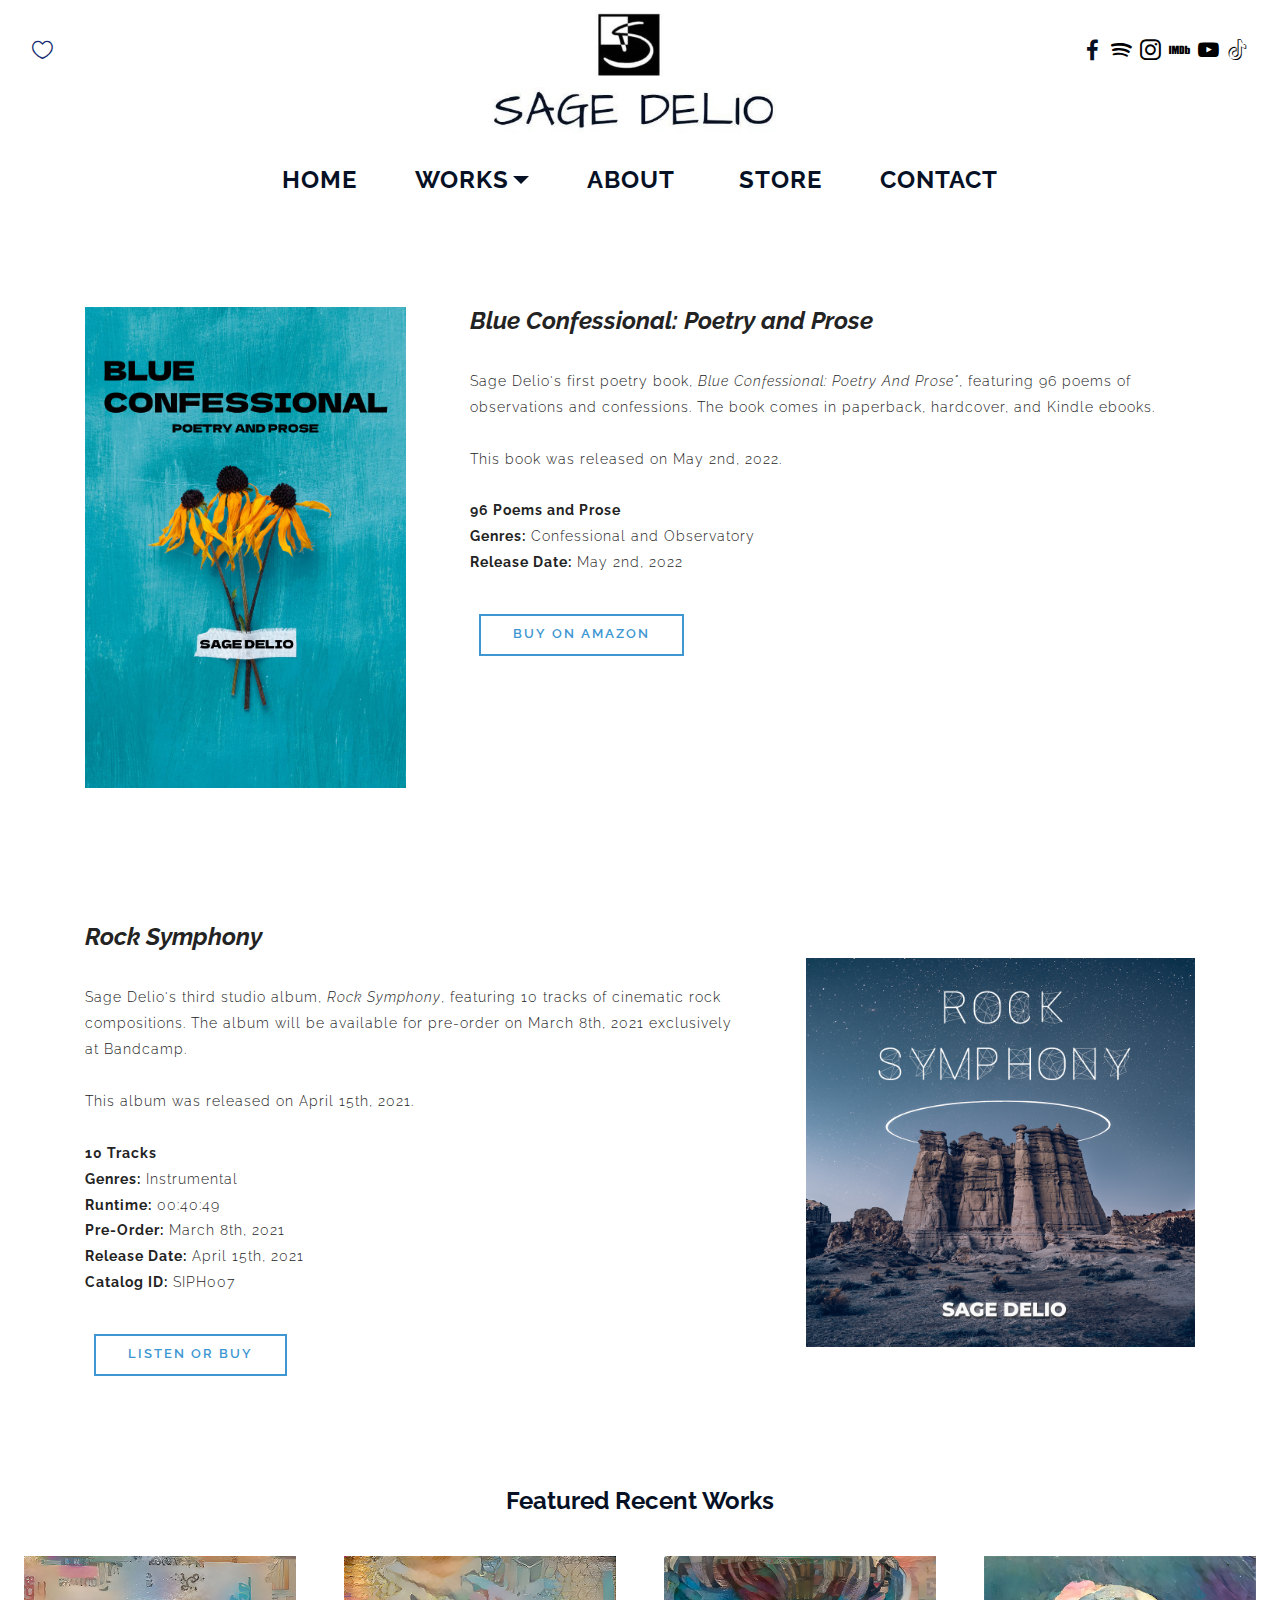
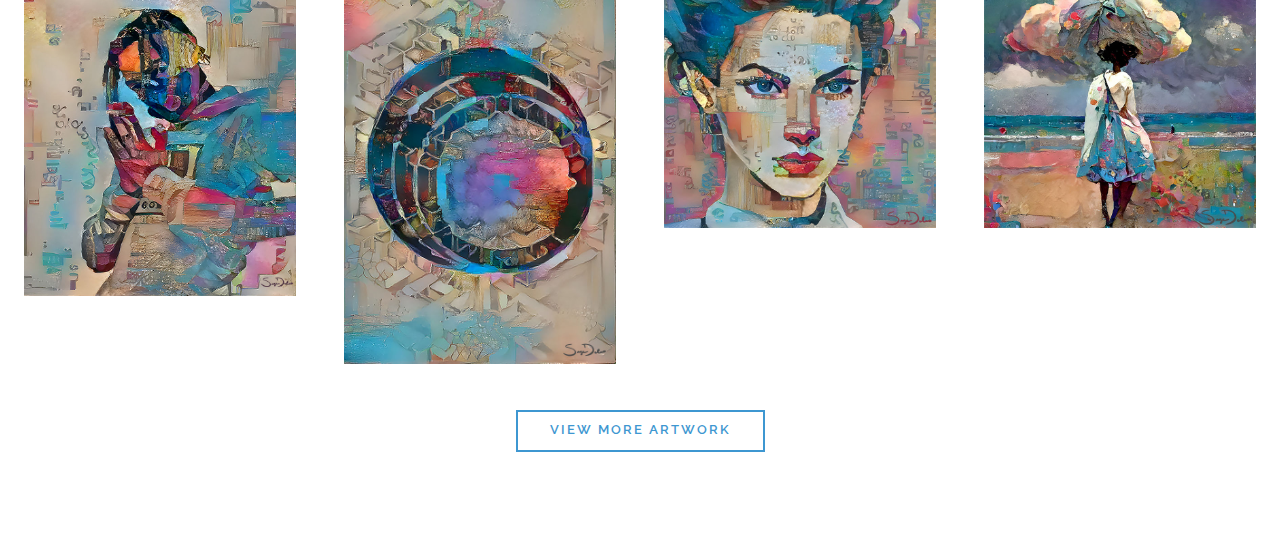
==== index.html @ f4a513b5 "Add files via upload" ====
<!DOCTYPE html>
<html  >
<head>
  
  <meta charset="UTF-8">
  <meta http-equiv="X-UA-Compatible" content="IE=edge">
  
  <meta name="twitter:card" content="summary_large_image"/>
  <meta name="twitter:image:src" content="">
  <meta property="og:image" content="">
  <meta name="twitter:title" content="Home | Sage Delio">
  <meta name="viewport" content="width=device-width, initial-scale=1, minimum-scale=1">
  <link rel="shortcut icon" href="assets/images/block-logo-119x119-119x119.png" type="image/x-icon">
  <meta name="description" content="">
  
  
  <title>Home | Sage Delio</title>
  <link rel="stylesheet" href="assets/web/assets/mobirise-icons-bold/mobirise-icons-bold.css">
  <link rel="stylesheet" href="assets/web/assets/mobirise-icons/mobirise-icons.css">
  <link rel="stylesheet" href="assets/tether/tether.min.css">
  <link rel="stylesheet" href="assets/bootstrap/css/bootstrap.min.css">
  <link rel="stylesheet" href="assets/bootstrap/css/bootstrap-grid.min.css">
  <link rel="stylesheet" href="assets/bootstrap/css/bootstrap-reboot.min.css">
  <link rel="stylesheet" href="assets/dropdown/css/style.css">
  <link rel="stylesheet" href="assets/socicon/css/styles.css">
  <link rel="stylesheet" href="assets/theme/css/style.css">
  <link rel="stylesheet" href="assets/gallery/style.css">
  <link rel="preload" href="https://fonts.googleapis.com/css?family=Architects+Daughter:400&display=swap" as="style" onload="this.onload=null;this.rel='stylesheet'">
  <noscript><link rel="stylesheet" href="https://fonts.googleapis.com/css?family=Architects+Daughter:400&display=swap"></noscript>
  <link rel="preload" href="https://fonts.googleapis.com/css?family=Raleway:100,200,300,400,500,600,700,800,900,100i,200i,300i,400i,500i,600i,700i,800i,900i&display=swap" as="style" onload="this.onload=null;this.rel='stylesheet'">
  <noscript><link rel="stylesheet" href="https://fonts.googleapis.com/css?family=Raleway:100,200,300,400,500,600,700,800,900,100i,200i,300i,400i,500i,600i,700i,800i,900i&display=swap"></noscript>
  <link rel="preload" as="style" href="assets/mobirise/css/mbr-additional.css"><link rel="stylesheet" href="assets/mobirise/css/mbr-additional.css" type="text/css">
  
  
  
  
</head>
<body>
  
  <section class="menu1 luxurym4_menu1 cid-tl6kSPVZCb" once="menu" id="menu1-2o">

    

    <nav class="navbar navbar-dropdown navbar-fixed-top navbar-expand-lg">
        <div class="social-block">
            <div class="social">
                
                
                
                
            <a href="https://sagedelio.com/charities"><span class="icon1 mbr-iconfont mbrib-hearth"></span></a></div>
            <div class="social-2">
                
                
            <a href="https://facebook.com/sagedelioofficial" target="_blank"><span class="icon1 mbr-iconfont socicon-facebook socicon" style="color: rgb(7, 17, 37); fill: rgb(7, 17, 37);"></span></a><a href="https://open.spotify.com/artist/7HUrRpxnnIpU9Z56cB7ex8" target="_blank"><span class="icon1 mbr-iconfont socicon-spotify socicon" style="color: rgb(0, 0, 0); fill: rgb(0, 0, 0);"></span></a><a href="https://www.instagram.com/sagedelio_" target="_blank"><span class="icon1 mbr-iconfont socicon-instagram socicon" style="color: rgb(0, 0, 0); fill: rgb(0, 0, 0);"></span></a><a href="https://www.imdb.com/name/nm12033732/"><span class="icon1 mbr-iconfont socicon-imdb socicon" style="color: rgb(0, 0, 0); fill: rgb(0, 0, 0);"></span></a><a href="https://www.youtube.com/@SageDelio" target="_blank"><span class="icon1 mbr-iconfont socicon-youtube socicon" style="color: rgb(0, 0, 0); fill: rgb(0, 0, 0);"></span></a><a href="https://www.tiktok.com/@sagedelio" target="_blank"><span class="icon1 mbr-iconfont socicon-tiktok socicon" style="color: rgb(0, 0, 0); fill: rgb(0, 0, 0);"></span></a></div>
        </div>
        <div class="navbar-brand">
            <span class="navbar-logo">
                <a href="https://sagedelio.com/">
                    <img src="assets/images/menuimage2-429x181.jpg" alt="Sage Delio Official Logo" style="height: 8rem;">
                </a>
            </span>
            
        </div>
        <button class="navbar-toggler" type="button" data-toggle="collapse" data-target="#navbarSupportedContent" aria-controls="navbarNavAltMarkup" aria-expanded="false" aria-label="Toggle navigation">
            <div class="hamburger">
                <span></span>
                <span></span>
                <span></span>
                <span></span>
            </div>
        </button>
        <div class="collapse navbar-collapse" id="navbarSupportedContent">
            <ul class="navbar-nav nav-dropdown nav-right" data-app-modern-menu="true"><li class="nav-item">
                    <a class="nav-link link text-primary display-2" href="https://sagedelio.com/">HOME</a>
                </li>
                <li class="nav-item dropdown">
                    <a class="nav-link link dropdown-toggle text-primary display-2" href="#" data-toggle="dropdown-submenu" aria-expanded="false">WORKS</a><div class="dropdown-menu"><a class="dropdown-item text-primary display-2" href="https://sagedelio.com/poetry">POETRY<br></a><a class="dropdown-item text-primary display-2" href="https://sagedelio.com/music">MUSIC</a><a class="dropdown-item text-primary display-2" href="https://www.sagedelio.com/artwork">ARTWORK</a></div>
                </li>
                
                <li class="nav-item">
                    <a class="nav-link link text-primary display-2" href="https://sagedelio.com/about"><p>ABOUT&nbsp;</p></a>
                </li>
                <li class="nav-item">
                    <a class="nav-link link text-primary display-2" href="https://sagedelio.com/store">STORE</a>
                </li>
                <li class="nav-item">
                    <a class="nav-link link text-primary display-2" href="https://sagedelio.com/contact">CONTACT</a>
                </li></ul>
        </div>
    </nav>
</section>

<section class="header3 cid-t7TBx2uv8L" id="header3-1e">

    

    

    <div class="container">
        <div class="media-container-row">
            <div class="mbr-figure" style="width: 50%;">
                <a href="https://www.amazon.com/Blue-Confessional-Poetry-Sage-Delio/dp/B09ZCSVXK5" target="_blank"><img src="assets/images/blue-confessional-cover-835x1253.jpg" alt="Sage Delio's 'Blue Confessional' Poetry Book"></a>
            </div>

            <div class="media-content">
                <h1 class="mbr-section-title mbr-white pb-3 mbr-fonts-style display-2"><strong><em>Blue Confessional: Poetry and Prose</em></strong></h1>
                
                <div class="mbr-section-text mbr-white pb-3 ">
                    <p class="mbr-text mbr-fonts-style display-7">Sage Delio's first poetry book, <em>Blue Confessional: Poetry And Prose"</em>, featuring 96 poems of observations and confessions. The book comes in paperback, hardcover, and Kindle ebooks.
<br>
<br>This book was released on May 2nd, 2022.
<br>
<br><strong>96 Poems and Prose
<br>Genres:</strong> Confessional and Observatory
<br><strong>Release Date:</strong> May 2nd, 2022<br></p>
                </div>
                
                

                    
                    
                    
                <div class="mbr-section-btn"><a class="btn btn-md btn-secondary-outline display-4" href="https://www.amazon.com/Blue-Confessional-Poetry-Sage-Delio/dp/B09ZCSVXK5" target="_blank">BUY ON AMAZON</a></div>
            </div>
        </div>
    </div>

</section>

<section class="header3 cid-tldnV045LM" id="header3-2p">

    

    

    <div class="container">
        <div class="media-container-row">
            <div class="mbr-figure" style="width: 65%;">
                <a href="https://www.amazon.com/Blue-Confessional-Poetry-Sage-Delio/dp/B09ZCSVXK5" target="_blank"><img src="assets/images/album-cover-1000x1000.jpg" alt=""></a>
            </div>

            <div class="media-content">
                <h1 class="mbr-section-title mbr-white pb-3 mbr-fonts-style display-2"><strong><em>Rock Symphony</em></strong></h1>
                
                <div class="mbr-section-text mbr-white pb-3 ">
                    <p class="mbr-text mbr-fonts-style display-7">Sage Delio's third studio album, <em>Rock Symphony</em>, featuring 10 tracks of cinematic rock compositions. The album will be available for pre-order on March 8th, 2021 exclusively at Bandcamp.
<br>
<br>This album was released on April 15th, 2021.
<br>
<br><strong>10 Tracks
</strong><br><strong>Genres:</strong> Instrumental
<br><strong>Runtime:</strong> 00:40:49
<br><strong>Pre-Order:</strong> March 8th, 2021
<br><strong>Release Date:</strong> April 15th, 2021
<br><strong>Catalog ID:</strong> SIPH007<br></p>
                </div>
                
                

                    
                    
                    
                <div class="mbr-section-btn"><a class="btn btn-md btn-secondary-outline display-4" href="https://album.link/i/1559100805" target="_blank">LISTEN OR BUY</a></div>
            </div>
        </div>
    </div>

</section>

<section class="extGallery mbr-gallery mbr-slider-carousel cid-sJUiCKeVpi" id="extGallery3-1">

    

    
    <div class="container-fluid">
        <div class="row justify-content-center">
            <div class="col-sm-10">
                <h2 class="align-center mbr-fonts-style mbr-section-title display-2"><strong>Featured Recent Works</strong></h2>
            </div>
        </div>
    </div>
    <div>
        <div class="col-left-gallery"><!-- Filter --><!-- Gallery --><div class="mbr-gallery-row"><div class="mbr-gallery-layout-default"><div><div><div class="mbr-gallery-item mbr-gallery-item--p3" data-video-url="false" data-tags="Portrait"><div href="#lb-extGallery3-1" data-slide-to="0" data-bs-slide-to="0" data-toggle="modal" data-bs-toggle="modal"><img src="assets/images/2022-judgement-webshare-800x1000.jpg" alt="" title=""><span class="icon-focus"></span><span class="mbr-gallery-title mbr-fonts-style display-7">Judgement (2022)<br></span></div></div><div class="mbr-gallery-item mbr-gallery-item--p3" data-video-url="false" data-tags="Portrait"><div href="#lb-extGallery3-1" data-slide-to="1" data-bs-slide-to="1" data-toggle="modal" data-bs-toggle="modal"><img src="assets/images/2022-circular-plates-webshare-600x900.jpg" alt="" title=""><span class="icon-focus"></span><span class="mbr-gallery-title mbr-fonts-style display-7">Circular Plates (2022)<br></span></div></div><div class="mbr-gallery-item mbr-gallery-item--p3" data-video-url="false" data-tags="Portrait"><div href="#lb-extGallery3-1" data-slide-to="2" data-bs-slide-to="2" data-toggle="modal" data-bs-toggle="modal"><img src="assets/images/2022-jolie-webshare-800x800.jpg" alt="" title=""><span class="icon-focus"></span><span class="mbr-gallery-title mbr-fonts-style display-7">Jolie (2022)<br></span></div></div><div class="mbr-gallery-item mbr-gallery-item--p3" data-video-url="false" data-tags="Portrait"><div href="#lb-extGallery3-1" data-slide-to="3" data-bs-slide-to="3" data-toggle="modal" data-bs-toggle="modal"><img src="assets/images/2022-spring-tradition-webshare-800x800.jpg" alt="" title=""><span class="icon-focus"></span><span class="mbr-gallery-title mbr-fonts-style display-7">Spring Tradition (2022)<br></span></div></div></div></div><div class="clearfix"></div></div></div><!-- Lightbox --><div data-app-prevent-settings="" class="mbr-slider modal fade carousel slide" tabindex="-1" data-keyboard="true" data-bs-keyboard="true" data-interval="false" data-bs-interval="false" id="lb-extGallery3-1"><div class="modal-dialog"><div class="modal-content"><div class="modal-body"><div class="carousel-inner"><div class="carousel-item active"><img src="assets/images/2022-judgement-webshare.jpg" alt="" title=""></div><div class="carousel-item"><img src="assets/images/2022-circular-plates-webshare.jpg" alt="" title=""></div><div class="carousel-item"><img src="assets/images/2022-jolie-webshare.jpg" alt="" title=""></div><div class="carousel-item"><img src="assets/images/2022-spring-tradition-webshare.jpg" alt="" title=""></div></div><a class="carousel-control carousel-control-prev" role="button" data-slide="prev" data-bs-slide="prev" href="#lb-extGallery3-1"><span class="mbri-left mbr-iconfont" aria-hidden="true"></span><span class="sr-only visually-hidden">Previous</span></a><a class="carousel-control carousel-control-next" role="button" data-slide="next" data-bs-slide="next" href="#lb-extGallery3-1"><span class="mbri-right mbr-iconfont" aria-hidden="true"></span><span class="sr-only visually-hidden">Next</span></a><a class="close" href="#" role="button" data-dismiss="modal" data-bs-dismiss="modal"><span class="sr-only visually-hidden">Close</span></a></div></div></div></div></div>
    </div>
</section>

<section class="mbr-section content8 cid-sJUiGYOKau" id="content8-2">

    

    <div class="container">
        <div class="media-container-row title">
            <div class="col-12 col-md-8">
                <div class="mbr-section-btn align-center"><a class="btn btn-secondary-outline display-4" href="https://sagedelio.com/artwork">VIEW MORE ARTWORK</a></div>
            </div>
        </div>
    </div>
</section>

<section once="footers" class="cid-tli6eA0x1i mbr-reveal" id="footer7-2q">

    

    

    <div class="container">
        <div class="media-container-row align-center mbr-white">
            
            
            <div class="row row-copirayt">
                <p class="mbr-text mb-0 mbr-fonts-style mbr-white align-center display-7"><strong>
                    © <script>new Date().getFullYear() > document.write(new Date().getFullYear());</script> SAGE DELIO.</strong></p>
            </div>
        </div>
    </div>
</section>


<script src="assets/web/assets/jquery/jquery.min.js"></script>
  <script src="assets/popper/popper.min.js"></script>
  <script src="assets/tether/tether.min.js"></script>
  <script src="assets/bootstrap/js/bootstrap.min.js"></script>
  <script src="assets/smoothscroll/smooth-scroll.js"></script>
  <script src="assets/dropdown/js/nav-dropdown.js"></script>
  <script src="assets/dropdown/js/navbar-dropdown.js"></script>
  <script src="assets/touchswipe/jquery.touch-swipe.min.js"></script>
  <script src="assets/masonry/masonry.pkgd.min.js"></script>
  <script src="assets/imagesloaded/imagesloaded.pkgd.min.js"></script>
  <script src="assets/bootstrapcarouselswipe/bootstrap-carousel-swipe.js"></script>
  <script src="assets/theme/js/script.js"></script>
  <script src="assets/gallery/player.min.js"></script>
  <script src="assets/gallery/script.js"></script>
  
  
  
</body>
</html>
---- assets/web/assets/mobirise-icons-bold/mobirise-icons-bold.css ----
@font-face {
  font-family: 'mobirise-icons-bold';
  font-display: swap;
  src:  url('mobirise-icons-bold.eot?m1l4yr');
  src:  url('mobirise-icons-bold.eot?m1l4yr#iefix') format('embedded-opentype'),
    url('mobirise-icons-bold.ttf?m1l4yr') format('truetype'),
    url('mobirise-icons-bold.woff?m1l4yr') format('woff'),
    url('mobirise-icons-bold.svg?m1l4yr#mobirise-icons-bold') format('svg');
  font-weight: normal;
  font-style: normal;
}

[class^="mbrib-"], [class*="mbrib-"] {
  /* use !important to prevent issues with browser extensions that change fonts */
  font-family: 'mobirise-icons-bold' !important;
  speak: none;
  font-style: normal;
  font-weight: normal;
  font-variant: normal;
  text-transform: none;
  line-height: 1;

  /* Better Font Rendering =========== */
  -webkit-font-smoothing: antialiased;
  -moz-osx-font-smoothing: grayscale;
}

.mbrib-add-submenu:before {
  content: "\e900";
}
.mbrib-alert:before {
  content: "\e901";
}
.mbrib-align-center:before {
  content: "\e902";
}
.mbrib-align-justify:before {
  content: "\e903";
}
.mbrib-align-left:before {
  content: "\e904";
}
.mbrib-align-right:before {
  content: "\e905";
}
.mbrib-android:before {
  content: "\e906";
}
.mbrib-apple:before {
  content: "\e907";
}
.mbrib-arrow-down:before {
  content: "\e908";
}
.mbrib-arrow-next:before {
  content: "\e909";
}
.mbrib-arrow-prev:before {
  content: "\e90a";
}
.mbrib-arrow-up:before {
  content: "\e90b";
}
.mbrib-bold:before {
  content: "\e90c";
}
.mbrib-bookmark:before {
  content: "\e90d";
}
.mbrib-bootstrap:before {
  content: "\e90e";
}
.mbrib-briefcase:before {
  content: "\e90f";
}
.mbrib-browse:before {
  content: "\e910";
}
.mbrib-bulleted-list:before {
  content: "\e911";
}
.mbrib-calendar:before {
  content: "\e912";
}
.mbrib-camera:before {
  content: "\e913";
}
.mbrib-cart-add:before {
  content: "\e914";
}
.mbrib-cart-full:before {
  content: "\e915";
}
.mbrib-cash:before {
  content: "\e916";
}
.mbrib-change-style:before {
  content: "\e917";
}
.mbrib-chat:before {
  content: "\e918";
}
.mbrib-clock:before {
  content: "\e919";
}
.mbrib-close:before {
  content: "\e91a";
}
.mbrib-cloud:before {
  content: "\e91b";
}
.mbrib-code:before {
  content: "\e91c";
}
.mbrib-contact-form:before {
  content: "\e91d";
}
.mbrib-credit-card:before {
  content: "\e91e";
}
.mbrib-cursor-click:before {
  content: "\e91f";
}
.mbrib-cust-feedback:before {
  content: "\e920";
}
.mbrib-database:before {
  content: "\e921";
}
.mbrib-delivery:before {
  content: "\e922";
}
.mbrib-desktop:before {
  content: "\e923";
}
.mbrib-devices:before {
  content: "\e924";
}
.mbrib-down:before {
  content: "\e925";
}
.mbrib-download:before {
  content: "\e926";
}
.mbrib-drag-n-drop:before {
  content: "\e927";
}
.mbrib-drag-n-drop2:before {
  content: "\e928";
}
.mbrib-edit:before {
  content: "\e929";
}
.mbrib-edit2:before {
  content: "\e92a";
}
.mbrib-error:before {
  content: "\e92b";
}
.mbrib-extension:before {
  content: "\e92c";
}
.mbrib-features:before {
  content: "\e92d";
}
.mbrib-file:before {
  content: "\e92e";
}
.mbrib-flag:before {
  content: "\e92f";
}
.mbrib-folder:before {
  content: "\e930";
}
.mbrib-gift:before {
  content: "\e931";
}
.mbrib-github:before {
  content: "\e932";
}
.mbrib-globe-2:before {
  content: "\e933";
}
.mbrib-globe:before {
  content: "\e934";
}
.mbrib-growing-chart:before {
  content: "\e935";
}
.mbrib-hearth:before {
  content: "\e936";
}
.mbrib-help:before {
  content: "\e937";
}
.mbrib-home:before {
  content: "\e938";
}
.mbrib-hot-cup:before {
  content: "\e939";
}
.mbrib-idea:before {
  content: "\e93a";
}
.mbrib-image-gallery:before {
  content: "\e93b";
}
.mbrib-image-slider:before {
  content: "\e93c";
}
.mbrib-info:before {
  content: "\e93d";
}
.mbrib-italic:before {
  content: "\e93e";
}
.mbrib-key:before {
  content: "\e93f";
}
.mbrib-laptop:before {
  content: "\e940";
}
.mbrib-layers:before {
  content: "\e941";
}
.mbrib-left-right:before {
  content: "\e942";
}
.mbrib-left:before {
  content: "\e943";
}
.mbrib-letter:before {
  content: "\e944";
}
.mbrib-like:before {
  content: "\e945";
}
.mbrib-link:before {
  content: "\e946";
}
.mbrib-lock:before {
  content: "\e947";
}
.mbrib-login:before {
  content: "\e948";
}
.mbrib-logout:before {
  content: "\e949";
}
.mbrib-magic-stick:before {
  content: "\e94a";
}
.mbrib-map-pin:before {
  content: "\e94b";
}
.mbrib-menu:before {
  content: "\e94c";
}
.mbrib-mobile:before {
  content: "\e94d";
}
.mbrib-mobile2:before {
  content: "\e94e";
}
.mbrib-mobirise:before {
  content: "\e94f";
}
.mbrib-more-horizontal:before {
  content: "\e950";
}
.mbrib-more-vertical:before {
  content: "\e951";
}
.mbrib-music:before {
  content: "\e952";
}
.mbrib-new-file:before {
  content: "\e953";
}
.mbrib-numbered-list:before {
  content: "\e954";
}
.mbrib-opened-folder:before {
  content: "\e955";
}
.mbrib-pages:before {
  content: "\e956";
}
.mbrib-paper-plane:before {
  content: "\e957";
}
.mbrib-paperclip:before {
  content: "\e958";
}
.mbrib-photo:before {
  content: "\e959";
}
.mbrib-photos:before {
  content: "\e95a";
}
.mbrib-pin:before {
  content: "\e95b";
}
.mbrib-play:before {
  content: "\e95c";
}
.mbrib-plus:before {
  content: "\e95d";
}
.mbrib-preview:before {
  content: "\e95e";
}
.mbrib-print:before {
  content: "\e95f";
}
.mbrib-protect:before {
  content: "\e960";
}
.mbrib-question:before {
  content: "\e961";
}
.mbrib-quote-left:before {
  content: "\e962";
}
.mbrib-quote-right:before {
  content: "\e963";
}
.mbrib-redo:before {
  content: "\e964";
}
.mbrib-refresh:before {
  content: "\e965";
}
.mbrib-responsive:before {
  content: "\e966";
}
.mbrib-right:before {
  content: "\e967";
}
.mbrib-rocket:before {
  content: "\e968";
}
.mbrib-sad-face:before {
  content: "\e969";
}
.mbrib-sale:before {
  content: "\e96a";
}
.mbrib-save:before {
  content: "\e96b";
}
.mbrib-search:before {
  content: "\e96c";
}
.mbrib-setting:before {
  content: "\e96d";
}
.mbrib-setting2:before {
  content: "\e96e";
}
.mbrib-setting3:before {
  content: "\e96f";
}
.mbrib-share:before {
  content: "\e970";
}
.mbrib-shopping-bag:before {
  content: "\e971";
}
.mbrib-shopping-basket:before {
  content: "\e972";
}
.mbrib-shopping-cart:before {
  content: "\e973";
}
.mbrib-sites:before {
  content: "\e974";
}
.mbrib-smile-face:before {
  content: "\e975";
}
.mbrib-speed:before {
  content: "\e976";
}
.mbrib-star:before {
  content: "\e977";
}
.mbrib-success:before {
  content: "\e978";
}
.mbrib-sun:before {
  content: "\e979";
}
.mbrib-sun2:before {
  content: "\e97a";
}
.mbrib-tablet-vertical:before {
  content: "\e97b";
}
.mbrib-tablet:before {
  content: "\e97c";
}
.mbrib-target:before {
  content: "\e97d";
}
.mbrib-timer:before {
  content: "\e97e";
}
.mbrib-to-ftp:before {
  content: "\e97f";
}
.mbrib-to-local-drive:before {
  content: "\e980";
}
.mbrib-touch-swipe:before {
  content: "\e981";
}
.mbrib-touch:before {
  content: "\e982";
}
.mbrib-trash:before {
  content: "\e983";
}
.mbrib-underline:before {
  content: "\e984";
}
.mbrib-undo:before {
  content: "\e985";
}
.mbrib-unlink:before {
  content: "\e986";
}
.mbrib-unlock:before {
  content: "\e987";
}
.mbrib-up-down:before {
  content: "\e988";
}
.mbrib-up:before {
  content: "\e989";
}
.mbrib-update:before {
  content: "\e98a";
}
.mbrib-upload:before {
  content: "\e98b";
}
.mbrib-user:before {
  content: "\e98c";
}
.mbrib-user2:before {
  content: "\e98d";
}
.mbrib-users:before {
  content: "\e98e";
}
.mbrib-video-play:before {
  content: "\e98f";
}
.mbrib-video:before {
  content: "\e990";
}
.mbrib-watch:before {
  content: "\e991";
}
.mbrib-website-theme:before {
  content: "\e992";
}
.mbrib-wifi:before {
  content: "\e993";
}
.mbrib-windows:before {
  content: "\e994";
}
.mbrib-zoom-out:before {
  content: "\e995";
}
---- assets/web/assets/mobirise-icons/mobirise-icons.css ----
@font-face {
  font-family: 'MobiriseIcons';
  src:  url('mobirise-icons.eot?spat4u');
  src:  url('mobirise-icons.eot?spat4u#iefix') format('embedded-opentype'),
    url('mobirise-icons.ttf?spat4u') format('truetype'),
    url('mobirise-icons.woff?spat4u') format('woff'),
    url('mobirise-icons.svg?spat4u#MobiriseIcons') format('svg');
  font-weight: normal;
  font-style: normal;
  font-display: swap;
}

[class^="mbri-"], [class*=" mbri-"] {
  /* use !important to prevent issues with browser extensions that change fonts */
  font-family: MobiriseIcons !important;
  speak: none;
  font-style: normal;
  font-weight: normal;
  font-variant: normal;
  text-transform: none;
  line-height: 1;

  /* Better Font Rendering =========== */
  -webkit-font-smoothing: antialiased;
  -moz-osx-font-smoothing: grayscale;
}

.mbri-add-submenu:before {
  content: "\e900";
}
.mbri-alert:before {
  content: "\e901";
}
.mbri-align-center:before {
  content: "\e902";
}
.mbri-align-justify:before {
  content: "\e903";
}
.mbri-align-left:before {
  content: "\e904";
}
.mbri-align-right:before {
  content: "\e905";
}
.mbri-android:before {
  content: "\e906";
}
.mbri-apple:before {
  content: "\e907";
}
.mbri-arrow-down:before {
  content: "\e908";
}
.mbri-arrow-next:before {
  content: "\e909";
}
.mbri-arrow-prev:before {
  content: "\e90a";
}
.mbri-arrow-up:before {
  content: "\e90b";
}
.mbri-bold:before {
  content: "\e90c";
}
.mbri-bookmark:before {
  content: "\e90d";
}
.mbri-bootstrap:before {
  content: "\e90e";
}
.mbri-briefcase:before {
  content: "\e90f";
}
.mbri-browse:before {
  content: "\e910";
}
.mbri-bulleted-list:before {
  content: "\e911";
}
.mbri-calendar:before {
  content: "\e912";
}
.mbri-camera:before {
  content: "\e913";
}
.mbri-cart-add:before {
  content: "\e914";
}
.mbri-cart-full:before {
  content: "\e915";
}
.mbri-cash:before {
  content: "\e916";
}
.mbri-change-style:before {
  content: "\e917";
}
.mbri-chat:before {
  content: "\e918";
}
.mbri-clock:before {
  content: "\e919";
}
.mbri-close:before {
  content: "\e91a";
}
.mbri-cloud:before {
  content: "\e91b";
}
.mbri-code:before {
  content: "\e91c";
}
.mbri-contact-form:before {
  content: "\e91d";
}
.mbri-credit-card:before {
  content: "\e91e";
}
.mbri-cursor-click:before {
  content: "\e91f";
}
.mbri-cust-feedback:before {
  content: "\e920";
}
.mbri-database:before {
  content: "\e921";
}
.mbri-delivery:before {
  content: "\e922";
}
.mbri-desktop:before {
  content: "\e923";
}
.mbri-devices:before {
  content: "\e924";
}
.mbri-down:before {
  content: "\e925";
}
.mbri-download:before {
  content: "\e989";
}
.mbri-drag-n-drop:before {
  content: "\e927";
}
.mbri-drag-n-drop2:before {
  content: "\e928";
}
.mbri-edit:before {
  content: "\e929";
}
.mbri-edit2:before {
  content: "\e92a";
}
.mbri-error:before {
  content: "\e92b";
}
.mbri-extension:before {
  content: "\e92c";
}
.mbri-features:before {
  content: "\e92d";
}
.mbri-file:before {
  content: "\e92e";
}
.mbri-flag:before {
  content: "\e92f";
}
.mbri-folder:before {
  content: "\e930";
}
.mbri-gift:before {
  content: "\e931";
}
.mbri-github:before {
  content: "\e932";
}
.mbri-globe:before {
  content: "\e933";
}
.mbri-globe-2:before {
  content: "\e934";
}
.mbri-growing-chart:before {
  content: "\e935";
}
.mbri-hearth:before {
  content: "\e936";
}
.mbri-help:before {
  content: "\e937";
}
.mbri-home:before {
  content: "\e938";
}
.mbri-hot-cup:before {
  content: "\e939";
}
.mbri-idea:before {
  content: "\e93a";
}
.mbri-image-gallery:before {
  content: "\e93b";
}
.mbri-image-slider:before {
  content: "\e93c";
}
.mbri-info:before {
  content: "\e93d";
}
.mbri-italic:before {
  content: "\e93e";
}
.mbri-key:before {
  content: "\e93f";
}
.mbri-laptop:before {
  content: "\e940";
}
.mbri-layers:before {
  content: "\e941";
}
.mbri-left-right:before {
  content: "\e942";
}
.mbri-left:before {
  content: "\e943";
}
.mbri-letter:before {
  content: "\e944";
}
.mbri-like:before {
  content: "\e945";
}
.mbri-link:before {
  content: "\e946";
}
.mbri-lock:before {
  content: "\e947";
}
.mbri-login:before {
  content: "\e948";
}
.mbri-logout:before {
  content: "\e949";
}
.mbri-magic-stick:before {
  content: "\e94a";
}
.mbri-map-pin:before {
  content: "\e94b";
}
.mbri-menu:before {
  content: "\e94c";
}
.mbri-mobile:before {
  content: "\e94d";
}
.mbri-mobile2:before {
  content: "\e94e";
}
.mbri-mobirise:before {
  content: "\e94f";
}
.mbri-more-horizontal:before {
  content: "\e950";
}
.mbri-more-vertical:before {
  content: "\e951";
}
.mbri-music:before {
  content: "\e952";
}
.mbri-new-file:before {
  content: "\e953";
}
.mbri-numbered-list:before {
  content: "\e954";
}
.mbri-opened-folder:before {
  content: "\e955";
}
.mbri-pages:before {
  content: "\e956";
}
.mbri-paper-plane:before {
  content: "\e957";
}
.mbri-paperclip:before {
  content: "\e958";
}
.mbri-photo:before {
  content: "\e959";
}
.mbri-photos:before {
  content: "\e95a";
}
.mbri-pin:before {
  content: "\e95b";
}
.mbri-play:before {
  content: "\e95c";
}
.mbri-plus:before {
  content: "\e95d";
}
.mbri-preview:before {
  content: "\e95e";
}
.mbri-print:before {
  content: "\e95f";
}
.mbri-protect:before {
  content: "\e960";
}
.mbri-question:before {
  content: "\e961";
}
.mbri-quote-left:before {
  content: "\e962";
}
.mbri-quote-right:before {
  content: "\e963";
}
.mbri-refresh:before {
  content: "\e964";
}
.mbri-responsive:before {
  content: "\e965";
}
.mbri-right:before {
  content: "\e966";
}
.mbri-rocket:before {
  content: "\e967";
}
.mbri-sad-face:before {
  content: "\e968";
}
.mbri-sale:before {
  content: "\e969";
}
.mbri-save:before {
  content: "\e96a";
}
.mbri-search:before {
  content: "\e96b";
}
.mbri-setting:before {
  content: "\e96c";
}
.mbri-setting2:before {
  content: "\e96d";
}
.mbri-setting3:before {
  content: "\e96e";
}
.mbri-share:before {
  content: "\e96f";
}
.mbri-shopping-bag:before {
  content: "\e970";
}
.mbri-shopping-basket:before {
  content: "\e971";
}
.mbri-shopping-cart:before {
  content: "\e972";
}
.mbri-sites:before {
  content: "\e973";
}
.mbri-smile-face:before {
  content: "\e974";
}
.mbri-speed:before {
  content: "\e975";
}
.mbri-star:before {
  content: "\e976";
}
.mbri-success:before {
  content: "\e977";
}
.mbri-sun:before {
  content: "\e978";
}
.mbri-sun2:before {
  content: "\e979";
}
.mbri-tablet:before {
  content: "\e97a";
}
.mbri-tablet-vertical:before {
  content: "\e97b";
}
.mbri-target:before {
  content: "\e97c";
}
.mbri-timer:before {
  content: "\e97d";
}
.mbri-to-ftp:before {
  content: "\e97e";
}
.mbri-to-local-drive:before {
  content: "\e97f";
}
.mbri-touch-swipe:before {
  content: "\e980";
}
.mbri-touch:before {
  content: "\e981";
}
.mbri-trash:before {
  content: "\e982";
}
.mbri-underline:before {
  content: "\e983";
}
.mbri-unlink:before {
  content: "\e984";
}
.mbri-unlock:before {
  content: "\e985";
}
.mbri-up-down:before {
  content: "\e986";
}
.mbri-up:before {
  content: "\e987";
}
.mbri-update:before {
  content: "\e988";
}
.mbri-upload:before {
 content: "\e926"; 
}
.mbri-user:before {
  content: "\e98a";
}
.mbri-user2:before {
  content: "\e98b";
}
.mbri-users:before {
  content: "\e98c";
}
.mbri-video:before {
  content: "\e98d";
}
.mbri-video-play:before {
  content: "\e98e";
}
.mbri-watch:before {
  content: "\e98f";
}
.mbri-website-theme:before {
  content: "\e990";
}
.mbri-wifi:before {
  content: "\e991";
}
.mbri-windows:before {
  content: "\e992";
}
.mbri-zoom-out:before {
  content: "\e993";
}
.mbri-redo:before {
  content: "\e994";
}
.mbri-undo:before {
  content: "\e995";
}
---- assets/dropdown/css/style.css ----
.navbar-dropdown {
  left: 0;
  padding: 0;
  position: absolute;
  right: 0;
  top: 0;
  transition: all 0.45s ease;
  z-index: 1030;
  background: #282828; }
  .navbar-dropdown .navbar-logo {
    margin-right: 0.8rem;
    transition: margin 0.3s ease-in-out;
    vertical-align: middle; }
    .navbar-dropdown .navbar-logo img {
      height: 3.125rem;
      transition: all 0.3s ease-in-out; }
    .navbar-dropdown .navbar-logo.mbr-iconfont {
      font-size: 3.125rem;
      line-height: 3.125rem; }
  .navbar-dropdown .navbar-caption {
    font-weight: 700;
    white-space: normal;
    vertical-align: -4px;
    line-height: 3.125rem !important; }
    .navbar-dropdown .navbar-caption, .navbar-dropdown .navbar-caption:hover {
      color: inherit;
      text-decoration: none; }
  .navbar-dropdown .mbr-iconfont + .navbar-caption {
    vertical-align: -1px; }
  .navbar-dropdown.navbar-fixed-top {
    position: fixed; }
  .navbar-dropdown .navbar-brand span {
    vertical-align: -4px; }
  .navbar-dropdown.bg-color.transparent {
    background: none; }
  .navbar-dropdown.navbar-short .navbar-brand {
    padding: 0.625rem 0; }
    .navbar-dropdown.navbar-short .navbar-brand span {
      vertical-align: -1px; }
  .navbar-dropdown.navbar-short .navbar-caption {
    line-height: 2.375rem !important;
    vertical-align: -2px; }
  .navbar-dropdown.navbar-short .navbar-logo {
    margin-right: 0.5rem; }
    .navbar-dropdown.navbar-short .navbar-logo img {
      height: 2.375rem; }
    .navbar-dropdown.navbar-short .navbar-logo.mbr-iconfont {
      font-size: 2.375rem;
      line-height: 2.375rem; }
  .navbar-dropdown.navbar-short .mbr-table-cell {
    height: 3.625rem; }
  .navbar-dropdown .navbar-close {
    left: 0.6875rem;
    position: fixed;
    top: 0.75rem;
    z-index: 1000; }
  .navbar-dropdown .hamburger-icon {
    content: "";
    display: inline-block;
    vertical-align: middle;
    width: 16px;
    -webkit-box-shadow: 0 -6px 0 1px #282828,0 0 0 1px #282828,0 6px 0 1px #282828;
    -moz-box-shadow: 0 -6px 0 1px #282828,0 0 0 1px #282828,0 6px 0 1px #282828;
    box-shadow: 0 -6px 0 1px #282828,0 0 0 1px #282828,0 6px 0 1px #282828; }

.dropdown-menu .dropdown-toggle[data-toggle="dropdown-submenu"]::after {
  border-bottom: 0.35em solid transparent;
  border-left: 0.35em solid;
  border-right: 0;
  border-top: 0.35em solid transparent;
  margin-left: 0.3rem; }

.dropdown-menu .dropdown-item:focus {
  outline: 0; }

.nav-dropdown {
  font-size: 0.75rem;
  font-weight: 500;
  height: auto !important; }
  .nav-dropdown .nav-btn {
    padding-left: 1rem; }
  .nav-dropdown .link {
    margin: .667em 1.667em;
    font-weight: 500;
    padding: 0;
    transition: color .2s ease-in-out; }
    .nav-dropdown .link.dropdown-toggle {
      margin-right: 2.583em; }
      .nav-dropdown .link.dropdown-toggle::after {
        margin-left: .25rem;
        border-top: 0.35em solid;
        border-right: 0.35em solid transparent;
        border-left: 0.35em solid transparent;
        border-bottom: 0; }
      .nav-dropdown .link.dropdown-toggle[aria-expanded="true"] {
        margin: 0;
        padding: 0.667em 3.263em  0.667em 1.667em; }
  .nav-dropdown .link::after,
  .nav-dropdown .dropdown-item::after {
    color: inherit; }
  .nav-dropdown .btn {
    font-size: 0.75rem;
    font-weight: 700;
    letter-spacing: 0;
    margin-bottom: 0;
    padding-left: 1.25rem;
    padding-right: 1.25rem; }
  .nav-dropdown .dropdown-menu {
    border-radius: 0;
    border: 0;
    left: 0;
    margin: 0;
    padding-bottom: 1.25rem;
    padding-top: 1.25rem;
    position: relative; }
  .nav-dropdown .dropdown-submenu {
    margin-left: 0.125rem;
    top: 0; }
  .nav-dropdown .dropdown-item {
    font-weight: 500;
    line-height: 2;
    padding: 0.3846em 4.615em 0.3846em 1.5385em;
    position: relative;
    transition: color .2s ease-in-out, background-color .2s ease-in-out; }
    .nav-dropdown .dropdown-item::after {
      margin-top: -0.3077em;
      position: absolute;
      right: 1.1538em;
      top: 50%; }
    .nav-dropdown .dropdown-item:focus, .nav-dropdown .dropdown-item:hover {
      background: none; }

@media (max-width: 767px) {
  .nav-dropdown.navbar-toggleable-sm {
    bottom: 0;
    display: none;
    left: 0;
    overflow-x: hidden;
    position: fixed;
    top: 0;
    transform: translateX(-100%);
    -ms-transform: translateX(-100%);
    -webkit-transform: translateX(-100%);
    width: 18.75rem;
    z-index: 999; } }
.nav-dropdown.navbar-toggleable-xl {
  bottom: 0;
  display: none;
  left: 0;
  overflow-x: hidden;
  position: fixed;
  top: 0;
  transform: translateX(-100%);
  -ms-transform: translateX(-100%);
  -webkit-transform: translateX(-100%);
  width: 18.75rem;
  z-index: 999; }

.nav-dropdown-sm {
  display: block !important;
  overflow-x: hidden;
  overflow: auto;
  padding-top: 3.875rem; }
  .nav-dropdown-sm::after {
    content: "";
    display: block;
    height: 3rem;
    width: 100%; }
  .nav-dropdown-sm.collapse.in ~ .navbar-close {
    display: block !important; }
  .nav-dropdown-sm.collapsing, .nav-dropdown-sm.collapse.in {
    transform: translateX(0);
    -ms-transform: translateX(0);
    -webkit-transform: translateX(0);
    transition: all 0.25s ease-out;
    -webkit-transition: all 0.25s ease-out;
    background: #282828; }
  .nav-dropdown-sm.collapsing[aria-expanded="false"] {
    transform: translateX(-100%);
    -ms-transform: translateX(-100%);
    -webkit-transform: translateX(-100%); }
  .nav-dropdown-sm .nav-item {
    display: block;
    margin-left: 0 !important;
    padding-left: 0; }
  .nav-dropdown-sm .link,
  .nav-dropdown-sm .dropdown-item {
    border-top: 1px dotted rgba(255, 255, 255, 0.1);
    font-size: 0.8125rem;
    line-height: 1.6;
    margin: 0 !important;
    padding: 0.875rem 2.4rem 0.875rem 1.5625rem !important;
    position: relative;
    white-space: normal; }
    .nav-dropdown-sm .link:focus, .nav-dropdown-sm .link:hover,
    .nav-dropdown-sm .dropdown-item:focus,
    .nav-dropdown-sm .dropdown-item:hover {
      background: rgba(0, 0, 0, 0.2) !important;
      color: #c0a375; }
  .nav-dropdown-sm .nav-btn {
    position: relative;
    padding: 1.5625rem 1.5625rem 0 1.5625rem; }
    .nav-dropdown-sm .nav-btn::before {
      border-top: 1px dotted rgba(255, 255, 255, 0.1);
      content: "";
      left: 0;
      position: absolute;
      top: 0;
      width: 100%; }
    .nav-dropdown-sm .nav-btn + .nav-btn {
      padding-top: 0.625rem; }
      .nav-dropdown-sm .nav-btn + .nav-btn::before {
        display: none; }
  .nav-dropdown-sm .btn {
    padding: 0.625rem 0; }
  .nav-dropdown-sm .dropdown-toggle[data-toggle="dropdown-submenu"]::after {
    margin-left: .25rem;
    border-top: 0.35em solid;
    border-right: 0.35em solid transparent;
    border-left: 0.35em solid transparent;
    border-bottom: 0; }
  .nav-dropdown-sm .dropdown-toggle[data-toggle="dropdown-submenu"][aria-expanded="true"]::after {
    border-top: 0;
    border-right: 0.35em solid transparent;
    border-left: 0.35em solid transparent;
    border-bottom: 0.35em solid; }
  .nav-dropdown-sm .dropdown-menu {
    margin: 0;
    padding: 0;
    position: relative;
    top: 0;
    left: 0;
    width: 100%;
    border: 0;
    float: none;
    border-radius: 0;
    background: none; }
  .nav-dropdown-sm .dropdown-submenu {
    left: 100%;
    margin-left: 0.125rem;
    margin-top: -1.25rem;
    top: 0; }

.navbar-toggleable-sm .nav-dropdown .dropdown-menu {
  position: absolute; }

.navbar-toggleable-sm .nav-dropdown .dropdown-submenu {
  left: 100%;
  margin-left: 0.125rem;
  margin-top: -1.25rem;
  top: 0; }

.navbar-toggleable-sm.opened .nav-dropdown .dropdown-menu {
  position: relative; }

.navbar-toggleable-sm.opened .nav-dropdown .dropdown-submenu {
  left: 0;
  margin-left: 00rem;
  margin-top: 0rem;
  top: 0; }

.is-builder .nav-dropdown.collapsing {
  transition: none !important; }

/*# sourceMappingURL=style.css.map */
---- assets/socicon/css/styles.css ----
@charset "UTF-8";

@font-face {
  font-family: 'Socicon';
  src:  url('../fonts/socicon.eot');
  src:  url('../fonts/socicon.eot?#iefix') format('embedded-opentype'),
    url('../fonts/socicon.woff2') format('woff2'),
    url('../fonts/socicon.ttf') format('truetype'),
    url('../fonts/socicon.woff') format('woff'),
    url('../fonts/socicon.svg#socicon') format('svg');
  font-weight: normal;
  font-style: normal;
}

[data-icon]:before {
  font-family: "socicon" !important;
  content: attr(data-icon);
  font-style: normal !important;
  font-weight: normal !important;
  font-variant: normal !important;
  text-transform: none !important;
  speak: none;
  line-height: 1;
  -webkit-font-smoothing: antialiased;
  -moz-osx-font-smoothing: grayscale;
}

[class^="socicon-"], [class*=" socicon-"] {
  /* use !important to prevent issues with browser extensions that change fonts */
  font-family: 'Socicon' !important;
  speak: none;
  font-style: normal;
  font-weight: normal;
  font-variant: normal;
  text-transform: none;
  line-height: 1;

  /* Better Font Rendering =========== */
  -webkit-font-smoothing: antialiased;
  -moz-osx-font-smoothing: grayscale;
}

.socicon-eitaa:before {
  content: "\e97c";
}
.socicon-soroush:before {
  content: "\e97d";
}
.socicon-bale:before {
  content: "\e97e";
}
.socicon-zazzle:before {
  content: "\e97b";
}
.socicon-society6:before {
  content: "\e97a";
}
.socicon-redbubble:before {
  content: "\e979";
}
.socicon-avvo:before {
  content: "\e978";
}
.socicon-stitcher:before {
  content: "\e977";
}
.socicon-googlehangouts:before {
  content: "\e974";
}
.socicon-dlive:before {
  content: "\e975";
}
.socicon-vsco:before {
  content: "\e976";
}
.socicon-flipboard:before {
  content: "\e973";
}
.socicon-ubuntu:before {
  content: "\e958";
}
.socicon-artstation:before {
  content: "\e959";
}
.socicon-invision:before {
  content: "\e95a";
}
.socicon-torial:before {
  content: "\e95b";
}
.socicon-collectorz:before {
  content: "\e95c";
}
.socicon-seenthis:before {
  content: "\e95d";
}
.socicon-googleplaymusic:before {
  content: "\e95e";
}
.socicon-debian:before {
  content: "\e95f";
}
.socicon-filmfreeway:before {
  content: "\e960";
}
.socicon-gnome:before {
  content: "\e961";
}
.socicon-itchio:before {
  content: "\e962";
}
.socicon-jamendo:before {
  content: "\e963";
}
.socicon-mix:before {
  content: "\e964";
}
.socicon-sharepoint:before {
  content: "\e965";
}
.socicon-tinder:before {
  content: "\e966";
}
.socicon-windguru:before {
  content: "\e967";
}
.socicon-cdbaby:before {
  content: "\e968";
}
.socicon-elementaryos:before {
  content: "\e969";
}
.socicon-stage32:before {
  content: "\e96a";
}
.socicon-tiktok:before {
  content: "\e96b";
}
.socicon-gitter:before {
  content: "\e96c";
}
.socicon-letterboxd:before {
  content: "\e96d";
}
.socicon-threema:before {
  content: "\e96e";
}
.socicon-splice:before {
  content: "\e96f";
}
.socicon-metapop:before {
  content: "\e970";
}
.socicon-naver:before {
  content: "\e971";
}
.socicon-remote:before {
  content: "\e972";
}
.socicon-internet:before {
  content: "\e957";
}
.socicon-moddb:before {
  content: "\e94b";
}
.socicon-indiedb:before {
  content: "\e94c";
}
.socicon-traxsource:before {
  content: "\e94d";
}
.socicon-gamefor:before {
  content: "\e94e";
}
.socicon-pixiv:before {
  content: "\e94f";
}
.socicon-myanimelist:before {
  content: "\e950";
}
.socicon-blackberry:before {
  content: "\e951";
}
.socicon-wickr:before {
  content: "\e952";
}
.socicon-spip:before {
  content: "\e953";
}
.socicon-napster:before {
  content: "\e954";
}
.socicon-beatport:before {
  content: "\e955";
}
.socicon-hackerone:before {
  content: "\e956";
}
.socicon-hackernews:before {
  content: "\e946";
}
.socicon-smashwords:before {
  content: "\e947";
}
.socicon-kobo:before {
  content: "\e948";
}
.socicon-bookbub:before {
  content: "\e949";
}
.socicon-mailru:before {
  content: "\e94a";
}
.socicon-gitlab:before {
  content: "\e945";
}
.socicon-instructables:before {
  content: "\e944";
}
.socicon-portfolio:before {
  content: "\e943";
}
.socicon-codered:before {
  content: "\e940";
}
.socicon-origin:before {
  content: "\e941";
}
.socicon-nextdoor:before {
  content: "\e942";
}
.socicon-udemy:before {
  content: "\e93f";
}
.socicon-livemaster:before {
  content: "\e93e";
}
.socicon-crunchbase:before {
  content: "\e93b";
}
.socicon-homefy:before {
  content: "\e93c";
}
.socicon-calendly:before {
  content: "\e93d";
}
.socicon-realtor:before {
  content: "\e90f";
}
.socicon-tidal:before {
  content: "\e910";
}
.socicon-qobuz:before {
  content: "\e911";
}
.socicon-natgeo:before {
  content: "\e912";
}
.socicon-mastodon:before {
  content: "\e913";
}
.socicon-unsplash:before {
  content: "\e914";
}
.socicon-homeadvisor:before {
  content: "\e915";
}
.socicon-angieslist:before {
  content: "\e916";
}
.socicon-codepen:before {
  content: "\e917";
}
.socicon-slack:before {
  content: "\e918";
}
.socicon-openaigym:before {
  content: "\e919";
}
.socicon-logmein:before {
  content: "\e91a";
}
.socicon-fiverr:before {
  content: "\e91b";
}
.socicon-gotomeeting:before {
  content: "\e91c";
}
.socicon-aliexpress:before {
  content: "\e91d";
}
.socicon-guru:before {
  content: "\e91e";
}
.socicon-appstore:before {
  content: "\e91f";
}
.socicon-homes:before {
  content: "\e920";
}
.socicon-zoom:before {
  content: "\e921";
}
.socicon-alibaba:before {
  content: "\e922";
}
.socicon-craigslist:before {
  content: "\e923";
}
.socicon-wix:before {
  content: "\e924";
}
.socicon-redfin:before {
  content: "\e925";
}
.socicon-googlecalendar:before {
  content: "\e926";
}
.socicon-shopify:before {
  content: "\e927";
}
.socicon-freelancer:before {
  content: "\e928";
}
.socicon-seedrs:before {
  content: "\e929";
}
.socicon-bing:before {
  content: "\e92a";
}
.socicon-doodle:before {
  content: "\e92b";
}
.socicon-bonanza:before {
  content: "\e92c";
}
.socicon-squarespace:before {
  content: "\e92d";
}
.socicon-toptal:before {
  content: "\e92e";
}
.socicon-gust:before {
  content: "\e92f";
}
.socicon-ask:before {
  content: "\e930";
}
.socicon-trulia:before {
  content: "\e931";
}
.socicon-loomly:before {
  content: "\e932";
}
.socicon-ghost:before {
  content: "\e933";
}
.socicon-upwork:before {
  content: "\e934";
}
.socicon-fundable:before {
  content: "\e935";
}
.socicon-booking:before {
  content: "\e936";
}
.socicon-googlemaps:before {
  content: "\e937";
}
.socicon-zillow:before {
  content: "\e938";
}
.socicon-niconico:before {
  content: "\e939";
}
.socicon-toneden:before {
  content: "\e93a";
}
.socicon-augment:before {
  content: "\e908";
}
.socicon-bitbucket:before {
  content: "\e909";
}
.socicon-fyuse:before {
  content: "\e90a";
}
.socicon-yt-gaming:before {
  content: "\e90b";
}
.socicon-sketchfab:before {
  content: "\e90c";
}
.socicon-mobcrush:before {
  content: "\e90d";
}
.socicon-microsoft:before {
  content: "\e90e";
}
.socicon-pandora:before {
  content: "\e907";
}
.socicon-messenger:before {
  content: "\e906";
}
.socicon-gamewisp:before {
  content: "\e905";
}
.socicon-bloglovin:before {
  content: "\e904";
}
.socicon-tunein:before {
  content: "\e903";
}
.socicon-gamejolt:before {
  content: "\e901";
}
.socicon-trello:before {
  content: "\e902";
}
.socicon-spreadshirt:before {
  content: "\e900";
}
.socicon-500px:before {
  content: "\e000";
}
.socicon-8tracks:before {
  content: "\e001";
}
.socicon-airbnb:before {
  content: "\e002";
}
.socicon-alliance:before {
  content: "\e003";
}
.socicon-amazon:before {
  content: "\e004";
}
.socicon-amplement:before {
  content: "\e005";
}
.socicon-android:before {
  content: "\e006";
}
.socicon-angellist:before {
  content: "\e007";
}
.socicon-apple:before {
  content: "\e008";
}
.socicon-appnet:before {
  content: "\e009";
}
.socicon-baidu:before {
  content: "\e00a";
}
.socicon-bandcamp:before {
  content: "\e00b";
}
.socicon-battlenet:before {
  content: "\e00c";
}
.socicon-mixer:before {
  content: "\e00d";
}
.socicon-bebee:before {
  content: "\e00e";
}
.socicon-bebo:before {
  content: "\e00f";
}
.socicon-behance:before {
  content: "\e010";
}
.socicon-blizzard:before {
  content: "\e011";
}
.socicon-blogger:before {
  content: "\e012";
}
.socicon-buffer:before {
  content: "\e013";
}
.socicon-chrome:before {
  content: "\e014";
}
.socicon-coderwall:before {
  content: "\e015";
}
.socicon-curse:before {
  content: "\e016";
}
.socicon-dailymotion:before {
  content: "\e017";
}
.socicon-deezer:before {
  content: "\e018";
}
.socicon-delicious:before {
  content: "\e019";
}
.socicon-deviantart:before {
  content: "\e01a";
}
.socicon-diablo:before {
  content: "\e01b";
}
.socicon-digg:before {
  content: "\e01c";
}
.socicon-discord:before {
  content: "\e01d";
}
.socicon-disqus:before {
  content: "\e01e";
}
.socicon-douban:before {
  content: "\e01f";
}
.socicon-draugiem:before {
  content: "\e020";
}
.socicon-dribbble:before {
  content: "\e021";
}
.socicon-drupal:before {
  content: "\e022";
}
.socicon-ebay:before {
  content: "\e023";
}
.socicon-ello:before {
  content: "\e024";
}
.socicon-endomodo:before {
  content: "\e025";
}
.socicon-envato:before {
  content: "\e026";
}
.socicon-etsy:before {
  content: "\e027";
}
.socicon-facebook:before {
  content: "\e028";
}
.socicon-feedburner:before {
  content: "\e029";
}
.socicon-filmweb:before {
  content: "\e02a";
}
.socicon-firefox:before {
  content: "\e02b";
}
.socicon-flattr:before {
  content: "\e02c";
}
.socicon-flickr:before {
  content: "\e02d";
}
.socicon-formulr:before {
  content: "\e02e";
}
.socicon-forrst:before {
  content: "\e02f";
}
.socicon-foursquare:before {
  content: "\e030";
}
.socicon-friendfeed:before {
  content: "\e031";
}
.socicon-github:before {
  content: "\e032";
}
.socicon-goodreads:before {
  content: "\e033";
}
.socicon-google:before {
  content: "\e034";
}
.socicon-googlescholar:before {
  content: "\e035";
}
.socicon-googlegroups:before {
  content: "\e036";
}
.socicon-googlephotos:before {
  content: "\e037";
}
.socicon-googleplus:before {
  content: "\e038";
}
.socicon-grooveshark:before {
  content: "\e039";
}
.socicon-hackerrank:before {
  content: "\e03a";
}
.socicon-hearthstone:before {
  content: "\e03b";
}
.socicon-hellocoton:before {
  content: "\e03c";
}
.socicon-heroes:before {
  content: "\e03d";
}
.socicon-smashcast:before {
  content: "\e03e";
}
.socicon-horde:before {
  content: "\e03f";
}
.socicon-houzz:before {
  content: "\e040";
}
.socicon-icq:before {
  content: "\e041";
}
.socicon-identica:before {
  content: "\e042";
}
.socicon-imdb:before {
  content: "\e043";
}
.socicon-instagram:before {
  content: "\e044";
}
.socicon-issuu:before {
  content: "\e045";
}
.socicon-istock:before {
  content: "\e046";
}
.socicon-itunes:before {
  content: "\e047";
}
.socicon-keybase:before {
  content: "\e048";
}
.socicon-lanyrd:before {
  content: "\e049";
}
.socicon-lastfm:before {
  content: "\e04a";
}
.socicon-line:before {
  content: "\e04b";
}
.socicon-linkedin:before {
  content: "\e04c";
}
.socicon-livejournal:before {
  content: "\e04d";
}
.socicon-lyft:before {
  content: "\e04e";
}
.socicon-macos:before {
  content: "\e04f";
}
.socicon-mail:before {
  content: "\e050";
}
.socicon-medium:before {
  content: "\e051";
}
.socicon-meetup:before {
  content: "\e052";
}
.socicon-mixcloud:before {
  content: "\e053";
}
.socicon-modelmayhem:before {
  content: "\e054";
}
.socicon-mumble:before {
  content: "\e055";
}
.socicon-myspace:before {
  content: "\e056";
}
.socicon-newsvine:before {
  content: "\e057";
}
.socicon-nintendo:before {
  content: "\e058";
}
.socicon-npm:before {
  content: "\e059";
}
.socicon-odnoklassniki:before {
  content: "\e05a";
}
.socicon-openid:before {
  content: "\e05b";
}
.socicon-opera:before {
  content: "\e05c";
}
.socicon-outlook:before {
  content: "\e05d";
}
.socicon-overwatch:before {
  content: "\e05e";
}
.socicon-patreon:before {
  content: "\e05f";
}
.socicon-paypal:before {
  content: "\e060";
}
.socicon-periscope:before {
  content: "\e061";
}
.socicon-persona:before {
  content: "\e062";
}
.socicon-pinterest:before {
  content: "\e063";
}
.socicon-play:before {
  content: "\e064";
}
.socicon-player:before {
  content: "\e065";
}
.socicon-playstation:before {
  content: "\e066";
}
.socicon-pocket:before {
  content: "\e067";
}
.socicon-qq:before {
  content: "\e068";
}
.socicon-quora:before {
  content: "\e069";
}
.socicon-raidcall:before {
  content: "\e06a";
}
.socicon-ravelry:before {
  content: "\e06b";
}
.socicon-reddit:before {
  content: "\e06c";
}
.socicon-renren:before {
  content: "\e06d";
}
.socicon-researchgate:before {
  content: "\e06e";
}
.socicon-residentadvisor:before {
  content: "\e06f";
}
.socicon-reverbnation:before {
  content: "\e070";
}
.socicon-rss:before {
  content: "\e071";
}
.socicon-sharethis:before {
  content: "\e072";
}
.socicon-skype:before {
  content: "\e073";
}
.socicon-slideshare:before {
  content: "\e074";
}
.socicon-smugmug:before {
  content: "\e075";
}
.socicon-snapchat:before {
  content: "\e076";
}
.socicon-songkick:before {
  content: "\e077";
}
.socicon-soundcloud:before {
  content: "\e078";
}
.socicon-spotify:before {
  content: "\e079";
}
.socicon-stackexchange:before {
  content: "\e07a";
}
.socicon-stackoverflow:before {
  content: "\e07b";
}
.socicon-starcraft:before {
  content: "\e07c";
}
.socicon-stayfriends:before {
  content: "\e07d";
}
.socicon-steam:before {
  content: "\e07e";
}
.socicon-storehouse:before {
  content: "\e07f";
}
.socicon-strava:before {
  content: "\e080";
}
.socicon-streamjar:before {
  content: "\e081";
}
.socicon-stumbleupon:before {
  content: "\e082";
}
.socicon-swarm:before {
  content: "\e083";
}
.socicon-teamspeak:before {
  content: "\e084";
}
.socicon-teamviewer:before {
  content: "\e085";
}
.socicon-technorati:before {
  content: "\e086";
}
.socicon-telegram:before {
  content: "\e087";
}
.socicon-tripadvisor:before {
  content: "\e088";
}
.socicon-tripit:before {
  content: "\e089";
}
.socicon-triplej:before {
  content: "\e08a";
}
.socicon-tumblr:before {
  content: "\e08b";
}
.socicon-twitch:before {
  content: "\e08c";
}
.socicon-twitter:before {
  content: "\e08d";
}
.socicon-uber:before {
  content: "\e08e";
}
.socicon-ventrilo:before {
  content: "\e08f";
}
.socicon-viadeo:before {
  content: "\e090";
}
.socicon-viber:before {
  content: "\e091";
}
.socicon-viewbug:before {
  content: "\e092";
}
.socicon-vimeo:before {
  content: "\e093";
}
.socicon-vine:before {
  content: "\e094";
}
.socicon-vkontakte:before {
  content: "\e095";
}
.socicon-warcraft:before {
  content: "\e096";
}
.socicon-wechat:before {
  content: "\e097";
}
.socicon-weibo:before {
  content: "\e098";
}
.socicon-whatsapp:before {
  content: "\e099";
}
.socicon-wikipedia:before {
  content: "\e09a";
}
.socicon-windows:before {
  content: "\e09b";
}
.socicon-wordpress:before {
  content: "\e09c";
}
.socicon-wykop:before {
  content: "\e09d";
}
.socicon-xbox:before {
  content: "\e09e";
}
.socicon-xing:before {
  content: "\e09f";
}
.socicon-yahoo:before {
  content: "\e0a0";
}
.socicon-yammer:before {
  content: "\e0a1";
}
.socicon-yandex:before {
  content: "\e0a2";
}
.socicon-yelp:before {
  content: "\e0a3";
}
.socicon-younow:before {
  content: "\e0a4";
}
.socicon-youtube:before {
  content: "\e0a5";
}
.socicon-zapier:before {
  content: "\e0a6";
}
.socicon-zerply:before {
  content: "\e0a7";
}
.socicon-zomato:before {
  content: "\e0a8";
}
.socicon-zynga:before {
  content: "\e0a9";
}
---- assets/theme/css/style.css ----
/*!
 * Mobirise v4 theme (https://mobirise.com/)
 * Copyright 2017 Mobirise
 */
body {
  font-style: normal;
  line-height: 1.5;
  color: #132c70;
}

.form-control:focus {
  box-shadow: none;
}

:focus {
  outline: none;
}

section {
  background-color: #eeeeee;
}

section,
.container,
.container-fluid {
  position: relative;
  word-wrap: break-word;
}

h1,
h2,
h3,
h4,
h5,
h6,
.h1,
.h2,
.h3,
.h4,
.h5,
.h6,
.display-1,
.display-2,
.display-5,
.display-7,
.display-4 {
  color: #132c70;
  line-height: 1;
  word-break: break-word;
  word-wrap: break-word;
}

.mbr-section-title {
  font-style: normal;
  line-height: 1.2;
}

.mbr-section-subtitle {
  line-height: 1.3;
}

.mbr-text {
  font-style: normal;
  line-height: 1.6;
}

.display-1 {
  font-weight: 500;
  letter-spacing: 1px;
}

.display-2 {
  font-weight: 400;
}

.display-7 {
  font-weight: 300;
  line-height: 1.8;
  letter-spacing: 1px;
}

.btn {
  color: initial;
  border-radius: 0;
  font-weight: 600;
  border-width: 2px;
  font-style: normal;
  letter-spacing: 2px;
  margin: .4rem .8rem;
  white-space: normal;
  transition: all .3s ease-in-out;
  display: inline-flex;
  align-items: center;
  justify-content: center;
  word-break: break-word;
}

.btn-sm {
  font-weight: 600;
  letter-spacing: 2px;
  transition: all .3s ease-in-out;
}

.btn-md {
  font-weight: 600;
  letter-spacing: 2px;
  margin: .4rem .8rem !important;
  transition: all .3s ease-in-out;
}

.btn-lg {
  font-weight: 600;
  letter-spacing: 2px;
  margin: .4rem .8rem !important;
  transition: all .3s ease-in-out;
}

.btn-form {
  margin: 0;
  border-radius: 0;
  border: 1px solid;
}

.btn-form:hover {
  cursor: pointer;
}

#scrollToTop a {
  opacity: .5;
}

#scrollToTop a:hover {
  opacity: .7;
}

#scrollToTop a i:before {
  content: '';
  position: absolute;
  height: 40%;
  top: 25%;
  width: 2px;
  left: calc(50% - 1px);
}

#scrollToTop a i:after {
  content: '';
  position: absolute;
  display: block;
  width: 40%;
  height: 40%;
  left: 30%;
  bottom: 30%;
  -webkit-transform: rotate(135deg);
  transform: rotate(135deg);
}

a.mbr-iconfont:hover {
  text-decoration: none;
}

.article .lead p,
.article .lead ul,
.article .lead ol,
.article .lead pre,
.article .lead blockquote {
  margin-bottom: 0;
}

a {
  font-style: normal;
  font-weight: 400;
  cursor: pointer;
}

a, a:hover {
  text-decoration: none;
}

figure {
  margin-bottom: 0;
}

b,
strong {
  font-weight: bold;
}

blockquote {
  padding: 10px 0 10px 20px;
  position: relative;
  border-left: 2px solid;
  border-color: #ff3366;
}

input:-webkit-autofill, input:-webkit-autofill:hover, input:-webkit-autofill:focus, input:-webkit-autofill:active {
  transition-delay: 9999s;
  transition-property: background-color, color;
}

textarea[type="hidden"] {
  display: none;
}

body {
  position: relative;
}

section {
  background-position: 50% 50%;
  background-repeat: no-repeat;
  background-size: cover;
}

section .mbr-background-video,
section .mbr-background-video-preview {
  position: absolute;
  bottom: 0;
  left: 0;
  right: 0;
  top: 0;
}

.hidden {
  visibility: hidden;
}

.mbr-z-index20 {
  z-index: 20;
}

/*! Base colors */
.mbr-white {
  color: #ffffff;
}

.mbr-black {
  color: #000000;
}

.mbr-bg-white {
  background-color: #ffffff;
}

.mbr-bg-black {
  background-color: #000000;
}

/*! Text-aligns */
.align-left {
  text-align: left;
}

.align-center {
  text-align: center;
}

.align-right {
  text-align: right;
}

@media (max-width: 767px) {
  .align-left,
  .align-center,
  .align-right,
  .mbr-section-btn,
  .mbr-section-title {
    text-align: center;
  }
}

/*! Font-weight  */
.mbr-light {
  font-weight: 300;
}

.mbr-regular {
  font-weight: 400;
}

.mbr-semibold {
  font-weight: 500;
}

.mbr-bold {
  font-weight: 700;
}

/*! Media  */
.media-size-item {
  -moz-flex: 1 1 auto;
  -o-flex: 1 1 auto;
  flex: 1 1 auto;
}

.media-content {
  flex-basis: 100%;
}

.media-container-row {
  display: flex;
  flex-direction: row;
  flex-wrap: wrap;
  justify-content: center;
  align-content: center;
  align-items: start;
}

.media-container-row .media-size-item {
  width: 400px;
}

.media-container-column {
  display: flex;
  flex-direction: column;
  flex-wrap: wrap;
  justify-content: center;
  align-content: center;
  align-items: stretch;
}

.media-container-column > * {
  width: 100%;
}

@media (min-width: 992px) {
  .media-container-row {
    flex-wrap: nowrap;
  }
}

figure {
  overflow: hidden;
}

figure[mbr-media-size] {
  transition: width 0.1s;
}

.mbr-figure img,
.mbr-figure iframe {
  display: block;
  width: 100%;
}

.card {
  background-color: transparent;
  border: none;
}

.card-img {
  text-align: center;
  flex-shrink: 0;
  -webkit-flex-shrink: 0;
}

.media {
  max-width: 100%;
  margin: 0 auto;
}

.mbr-figure {
  -ms-grid-row-align: center;
  align-self: center;
}

.media-container > div {
  max-width: 100%;
}

.mbr-figure img,
.card-img img {
  width: 100%;
}

@media (max-width: 991px) {
  .media-size-item {
    width: auto !important;
  }
  .media {
    width: auto;
  }
  .mbr-figure {
    width: 100% !important;
  }
}

/*! Buttons */
.mbr-section-btn {
  margin-left: -.25rem;
  margin-right: -.25rem;
  font-size: 0;
}

nav .mbr-section-btn {
  margin-left: 0rem;
  margin-right: 0rem;
}

/*! Btn icon margin */
.btn .mbr-iconfont,
.btn.btn-sm .mbr-iconfont {
  cursor: pointer;
  margin-right: 0.5rem;
}

.btn.btn-md .mbr-iconfont,
.btn.btn-md .mbr-iconfont {
  margin-right: 0.8rem;
}

.mbr-regular {
  font-weight: 400;
}

.mbr-semibold {
  font-weight: 500;
}

.mbr-bold {
  font-weight: 700;
}

[type="submit"] {
  -webkit-appearance: none;
}

/*! Full-screen */
.mbr-fullscreen .mbr-overlay {
  min-height: 100vh;
}

.mbr-fullscreen {
  display: flex;
  display: -moz-flex;
  display: -ms-flex;
  display: -o-flex;
  align-items: center;
  -webkit-align-items: center;
  min-height: 100vh;
  padding-top: 3rem;
  padding-bottom: 3rem;
}

/*! Map */
.map {
  height: 25rem;
  position: relative;
}

.map iframe {
  width: 100%;
  height: 100%;
}

/* Form */
.form-asterisk {
  font-family: initial;
  position: absolute;
  top: -2px;
  font-weight: normal;
}

/*! Scroll to top arrow */
.mbr-arrow-up {
  bottom: 25px;
  right: 90px;
  position: fixed;
  text-align: right;
  z-index: 5000;
  color: #ffffff;
  font-size: 32px;
  transform: rotate(180deg);
  -webkit-transform: rotate(180deg);
}

.mbr-arrow-up a {
  background: rgba(0, 0, 0, 0.2);
  border-radius: 3px;
  color: #fff;
  display: inline-block;
  height: 60px;
  width: 60px;
  outline-style: none !important;
  position: relative;
  text-decoration: none;
  transition: all .3s ease-in-out;
  cursor: pointer;
  text-align: center;
}

.mbr-arrow-up a:hover {
  background-color: rgba(0, 0, 0, 0.4);
}

.mbr-arrow-up a i {
  line-height: 60px;
}

.mbr-arrow-up-icon {
  display: block;
  color: #fff;
}

.mbr-arrow-up-icon::before {
  content: "\203a";
  display: inline-block;
  font-family: serif;
  font-size: 32px;
  line-height: 1;
  font-style: normal;
  position: relative;
  top: 6px;
  left: -4px;
  -webkit-transform: rotate(-90deg);
  transform: rotate(-90deg);
}

/*! Arrow Down */
.mbr-arrow {
  position: absolute;
  bottom: 45px;
  left: 50%;
  width: 60px;
  height: 60px;
  cursor: pointer;
  background-color: rgba(80, 80, 80, 0.5);
  border-radius: 50%;
  -webkit-transform: translateX(-50%);
  transform: translateX(-50%);
}

.mbr-arrow > a {
  display: inline-block;
  text-decoration: none;
  outline-style: none;
  -webkit-animation: arrowdown 1.7s ease-in-out infinite;
  animation: arrowdown 1.7s ease-in-out infinite;
}

.mbr-arrow > a > i {
  position: absolute;
  top: -2px;
  left: 15px;
  font-size: 2rem;
}

@keyframes arrowdown {
  0% {
    transform: translateY(0px);
    -webkit-transform: translateY(0px);
  }
  50% {
    transform: translateY(-5px);
    -webkit-transform: translateY(-5px);
  }
  100% {
    transform: translateY(0px);
    -webkit-transform: translateY(0px);
  }
}

@-webkit-keyframes arrowdown {
  0% {
    transform: translateY(0px);
    -webkit-transform: translateY(0px);
  }
  50% {
    transform: translateY(-5px);
    -webkit-transform: translateY(-5px);
  }
  100% {
    transform: translateY(0px);
    -webkit-transform: translateY(0px);
  }
}

@media (max-width: 500px) {
  .mbr-arrow-up {
    left: 50%;
    right: auto;
    transform: translateX(-50%) rotate(180deg);
    -webkit-transform: translateX(-50%) rotate(180deg);
  }
}

/*Gradients animation

use with:

background: linear-gradient(0deg, #2e3192, #1bffff);
background-size: 200% 200%;
animation: gradient-animation 4s infinite alternate;
-webkit-animation: gradient-animation 4s infinite alternate;
    */
@keyframes gradient-animation {
  from {
    background-position: 0% 100%;
    -webkit-animation-timing-function: ease-in-out;
    animation-timing-function: ease-in-out;
  }
  to {
    background-position: 100% 0%;
    -webkit-animation-timing-function: ease-in-out;
    animation-timing-function: ease-in-out;
  }
}

@-webkit-keyframes gradient-animation {
  from {
    background-position: 0% 100%;
    -webkit-animation-timing-function: ease-in-out;
    animation-timing-function: ease-in-out;
  }
  to {
    background-position: 100% 0%;
    -webkit-animation-timing-function: ease-in-out;
    animation-timing-function: ease-in-out;
  }
}

.bg-gradient {
  background-size: 200% 200%;
  animation: gradient-animation 5s infinite alternate;
  -webkit-animation: gradient-animation 5s infinite alternate;
}

.menu .navbar-brand {
  display: -webkit-flex;
}

.menu .navbar-brand span {
  display: flex;
  display: -webkit-flex;
}

.menu .navbar-brand .navbar-caption-wrap {
  display: -webkit-flex;
}

@media (max-width: 991px) {
  .menu .navbar-collapse {
    max-height: 94vh;
  }
  .menu .navbar-collapse.show {
    overflow: auto;
  }
}

@media (max-width: 767px) {
  .menu .navbar-collapse {
    max-height: 60vh;
  }
}

@media (min-width: 768px) and (max-width: 991px) {
  .menu .navbar-toggleable-sm .navbar-nav {
    display: -ms-flexbox;
  }
}

@media (min-width: 992px) {
  .menu .navbar-nav.nav-dropdown {
    display: -webkit-flex;
  }
  .menu .navbar-toggleable-sm .navbar-collapse {
    display: -webkit-flex !important;
  }
  .menu .collapsed .navbar-collapse {
    max-height: 94vh;
  }
  .menu .collapsed .navbar-collapse.show {
    overflow: auto;
  }
}

.navbar {
  display: -webkit-flex;
  -webkit-flex-wrap: wrap;
  -webkit-align-items: center;
  -webkit-justify-content: space-between;
}

.navbar-collapse {
  -webkit-flex-basis: 100%;
  -webkit-flex-grow: 1;
  -webkit-align-items: center;
}

.nav-dropdown .link {
  padding: .667em 1.2em !important;
  margin: 0 !important;
}

.row {
  display: -webkit-flex;
  -webkit-flex-wrap: wrap;
}

.justify-content-center {
  -webkit-justify-content: center;
}

.card-wrapper {
  flex: 1;
  -webkit-flex: 1;
}

.form-group:focus {
  outline: none;
}

.jq-selectbox__select {
  padding: 0 1.5rem;
}

.jq-number__spin {
  border: 1px solid #132c70;
}

.jq-selectbox__select {
  position: absolute;
  top: 0;
  left: 0;
  display: flex;
  align-items: center;
  height: 100%;
  width: 100%;
}

.jq-selectbox__dropdown {
  position: absolute;
  top: 100%;
  left: 0 !important;
  width: 100% !important;
}

.jq-selectbox__trigger-arrow {
  -webkit-transform: translateY(-50%);
          transform: translateY(-50%);
}

.jq-selectbox li {
  padding: 6px 12px;
}

input[type="range"] {
  padding-left: 0 !important;
  padding-right: 0 !important;
}

.modal-dialog,
.modal-content {
  height: 100%;
}

.modal-dialog .carousel-inner {
  height: 100%;
  height: -webkit-fill-available;
  height: -moz-available;
  height: fill-available;
}

.carousel-item {
  text-align: center;
}

.carousel-item img {
  margin: auto;
}

.form-control {
  height: auto;
}

.form-group {
  margin-bottom: 0.5rem;
  padding-left: 2px;
}

.form-group:nth-last-of-type(2) {
  margin-bottom: 0 !important;
}

.mbr-section-title {
  margin-bottom: 1rem;
}

.mbr-arrow {
  opacity: .5;
  transition: .3s;
}

.mbr-arrow:hover {
  opacity: .7;
}

@media (max-width: 767px) {
  .mbr-arrow {
    display: none;
  }
}

.form-control-label {
  position: relative;
  cursor: pointer;
  margin-bottom: .357em;
  padding: 0;
}

.alert {
  color: #ffffff;
  border-radius: 0;
  border: 0;
  font-size: .875rem;
  line-height: 1.5;
  margin-bottom: 1.875rem;
  padding: 1.25rem;
  position: relative;
}

.alert.alert-form::after {
  background-color: inherit;
  bottom: -7px;
  content: "";
  display: block;
  height: 14px;
  left: 50%;
  margin-left: -7px;
  position: absolute;
  -webkit-transform: rotate(45deg);
  transform: rotate(45deg);
  width: 14px;
}

.form-control {
  background-color: #ffffff;
  color: #132c70;
  line-height: 1.43;
  min-height: 2.5em;
  padding: 1.07em .5em;
}

.form-control, .form-control:focus {
  border: 1px solid #e8e8e8;
}

.form-active .form-control:invalid {
  border-color: red;
}

.form-control {
  padding: 0.5rem 1.2rem;
  background-color: #ffffff;
  border: 1px solid #132c70;
  color: #132c70;
  transition: 0.4s;
  font-size: 0.9rem;
  box-shadow: none;
  outline: none;
  border-radius: 0px;
  resize: none;
}

.form-control:hover, .form-control:focus {
  background-color: #ffffff;
  border: 1px solid #132c70;
  box-shadow: none;
  outline: none;
}

input::-webkit-input-placeholder,
textarea::-webkit-input-placeholder {
  color: #132c70 !important;
}

input:-moz-placeholder,
textarea:-moz-placeholder {
  color: #132c70 !important;
}

.mbr-overlay {
  background-color: #000;
  bottom: 0;
  left: 0;
  opacity: .5;
  position: absolute;
  right: 0;
  top: 0;
  z-index: 0;
}

blockquote {
  font-style: italic;
  padding: 10px 0 10px 20px;
  font-size: 1.09rem;
  position: relative;
  border-width: 3px;
}

ul,
ol,
pre,
blockquote {
  margin-bottom: 2.3125rem;
}

pre {
  background: #f4f4f4;
  padding: 10px 24px;
  white-space: pre-wrap;
}

.inactive {
  -webkit-user-select: none;
  -moz-user-select: none;
  -ms-user-select: none;
  user-select: none;
  pointer-events: none;
  -webkit-user-drag: none;
  user-drag: none;
}

.mbr-section__comments .row {
  justify-content: center;
}

.carousel-item.active,
.carousel-item-next,
.carousel-item-prev {
  display: flex;
}

.note-air-layout .dropup .dropdown-menu,
.note-air-layout .navbar-fixed-bottom .dropdown .dropdown-menu {
  bottom: initial !important;
}

html,
body {
  height: auto;
  min-height: 100vh;
}

.dropup .dropdown-toggle::after {
  display: none;
}

.btn-line {
  margin-right: 1.5rem;
  padding-left: 3rem;
  position: relative;
  display: inline-block;
  margin-bottom: 1rem;
  transition: all 0.3s;
}

.btn-line::after {
  content: "";
  color: currentColor;
  transition: all 0.3s;
  width: 30px;
  position: absolute;
  top: 50%;
  height: 1px;
  background-color: currentColor;
  left: 4px;
}

.btn-line:hover::after {
  -webkit-animation: move 1s infinite linear;
          animation: move 1s infinite linear;
}

@-webkit-keyframes move {
  0% {
    width: 30px;
  }
  50% {
    width: 0px;
  }
  100% {
    width: 30px;
  }
}

@keyframes move {
  0% {
    width: 30px;
  }
  50% {
    width: 0px;
  }
  100% {
    width: 30px;
  }
}

.btn_contact_us {
  color: #132c70;
  border: 1px solid #132c70;
}

.jq-number__spin {
  border-radius: 0;
}

a[href][class*="text-"] {
  transition: 0.6s;
}

a[href][class*="text-"]:hover {
  -webkit-transform: skewX(-10deg);
          transform: skewX(-10deg);
}
---- assets/gallery/style.css ----
/*-------

   Gallery

-------*/
.mbr-gallery .mbr-gallery-item {
  position: relative;
  display: inline-block;
  width: 25%;
  cursor: pointer; }

@media (max-width: 768px) {
  .mbr-gallery .mbr-gallery-item {
    width: 50%; } }
@media (max-width: 400px) {
  .mbr-gallery .mbr-gallery-item {
    width: 100%; } }
.mbr-gallery .icon-focus,
.mbr-gallery .icon-video {
  position: absolute;
  top: calc(50% - 32px);
  left: calc(50% - 24px);
  font-family: 'MobiriseIcons' !important;
  font-size: 3rem !important;
  color: #fff;
  opacity: 0;
  transition: .2s opacity ease-in-out;
  z-index: 5; }

.mbr-gallery .icon-focus::before {
  content: '\e96b'; }

.mbr-gallery .icon-video::before {
  content: '\e95c'; }

.mbr-gallery .mbr-gallery-item > div:hover .icon-focus,
.mbr-gallery .mbr-gallery-item > div:hover .icon-video {
  opacity: 1; }

.mbr-gallery .mbr-gallery-item img {
  width: 100%;
  opacity: 1;
  -webkit-transition: .2s opacity ease-in-out;
  transition: .2s opacity ease-in-out; }

.mbr-gallery .mbr-gallery-item > div:hover img {
  opacity: 1; }

.mbr-gallery .mbr-gallery-item > div {
  background: #fff;
  display: block;
  outline: none;
  position: relative; }

.mbr-gallery .mbr-gallery-item .icon {
  -webkit-transform: translateX(-50%) translateY(-50%);
  -webkit-transition: .2s opacity ease-in-out;
  color: #000;
  font-size: 30px;
  height: 69px;
  left: 50%;
  opacity: 0;
  position: absolute;
  top: 50%;
  transform: translateX(-50%) translateY(-50%);
  transition: .2s opacity ease-in-out;
  width: 69px; }

.mbr-gallery .mbr-gallery-item .icon::after,
.mbr-gallery .mbr-gallery-item .icon::before {
  content: '';
  display: block;
  position: absolute;
  height: 69px;
  width: 1px;
  margin-left: 34.5px;
  background-color: #fff; }

.mbr-gallery .mbr-gallery-item .icon::after {
  width: 69px;
  height: 1px;
  margin-left: 0;
  margin-top: 34.5px; }

.mbr-gallery .mbr-gallery-item > div:hover .icon {
  opacity: 1; }

.mbr-gallery .mbr-gallery-item > div:hover::before {
  opacity: .9; }

.mbr-gallery .mbr-gallery-item > div:hover .mbr-gallery-title {
  background: transparent !important; }

/* remove spacing */
.mbr-gallery .mbr-gallery-row.no-gutter {
  margin: 0; }

.mbr-gallery .mbr-gallery-row.no-gutter .mbr-gallery-item {
  padding: 0; }

/* container */
.mbr-gallery .container.mbr-gallery-layout-default {
  padding: 93px 0; }

/* fix horizontal scrollbar */
.mbr-gallery .mbr-gallery-layout-article,
.mbr-gallery .mbr-gallery-layout-default {
  overflow: hidden; }

/* lightbox */
.mbr-gallery .modal {
  position: fixed;
  overflow: hidden;
  padding-right: 0 !important; }

.mbr-gallery .modal-content {
  border-radius: 0;
  border: none;
  background: transparent; }

.mbr-gallery .modal-body {
  padding: 0; }

.mbr-gallery .modal-body img {
  width: 100%; }

.mbr-gallery .modal .close {
  position: fixed;
  background: #1b1b1b;
  opacity: .5;
  font-size: 35px;
  font-weight: 300;
  width: 70px;
  height: 70px;
  border-radius: 50%;
  color: #fff;
  top: 2.5rem;
  right: 2.5rem;
  line-height: 70px;
  border: none;
  text-align: center;
  text-shadow: none;
  z-index: 5;
  -webkit-transition: opacity .3s ease;
  -moz-transition: opacity .3s ease;
  -o-transition: opacity .3s ease;
  transition: opacity .3s ease;
  font-family: 'MobiriseIcons'; }
  .mbr-gallery .modal .close::before {
    content: '\e91a'; }

.mbr-gallery .modal .close:hover {
  opacity: 1;
  background: #000;
  color: #fff; }

.mbr-gallery .modal-dialog {
  max-width: 100% !important; }

.mbr-gallery .modal.in .modal-dialog {
  margin: 0 auto; }

/* modal back color opacity */
.modal-backdrop.in {
  opacity: .8;
  filter: alpha(opacity=80); }

@media (max-width: 768px) {
  .mbr-gallery .carousel-control,
  .mbr-gallery .carousel-indicators,
  .mbr-gallery .modal .close {
    position: fixed; } }
/* fix fade in effect */
.mbr-gallery .modal.fade .modal-dialog {
  -webkit-transition: margin-top .3s ease-out;
  -moz-transition: margin-top .3s ease-out;
  -o-transition: margin-top .3s ease-out;
  transition: margin-top .3s ease-out; }

.mbr-gallery .modal.fade .modal-dialog,
.mbr-gallery .modal.in .modal-dialog {
  -webkit-transform: none;
  -ms-transform: none;
  -o-transform: none;
  transform: none; }

/*-------

   Slider

-------*/
.mbr-slider .carousel-inner > .active,
.mbr-slider .carousel-inner > .next,
.mbr-slider .carousel-inner > .prev {
  display: table; }

.mbr-slider .carousel-control {
  position: absolute;
  width: 70px;
  height: 70px;
  top: 50%;
  margin-top: -35px;
  line-height: 70px;
  border-radius: 50%;
  font-size: 35px;
  border: 0;
  opacity: .5;
  text-shadow: none;
  z-index: 5;
  color: #fff;
  -webkit-transition: all .2s ease-in-out 0s;
  -o-transition: all .2s ease-in-out 0s;
  transition: all .2s ease-in-out 0s; }

.mbr-gallery .mbr-slider .carousel-control {
  position: fixed; }

@media (max-width: 991px) {
  .mbr-gallery .mbr-slider .carousel-control {
    bottom: 2.5rem;
    margin-top: 0;
    top: auto;
    z-index: 17; } }
.mbr-gallery .mbr-slider .carousel-inner > .active {
  display: block; }

.mbr-slider .carousel-control.left {
  left: 0;
  margin-left: 2.5rem; }

.mbr-slider .carousel-control.right {
  right: 0;
  margin-right: 2.5rem; }

.mbr-slider .carousel-control .icon-next,
.mbr-slider .carousel-control .icon-prev {
  margin-top: -18px;
  font-size: 40px;
  line-height: 27px; }

.mbr-slider .carousel-control:hover {
  background: #1b1b1b;
  color: #fff;
  opacity: 1; }

.mbr-slider .carousel-indicators {
  position: absolute;
  bottom: 0;
  margin-bottom: 1.5rem !important; }

@media (max-width: 543px) {
  .mbr-slider .carousel-indicators {
    display: none; } }
.carousel-indicators .active,
.carousel-indicators li {
  width: 15px;
  height: 15px;
  margin: 3px;
  background: #1b1b1b;
  opacity: .5; }

.carousel-indicators .active {
  background: #fff; }

.carousel-indicators li {
  max-width: 15px;
  max-height: 15px;
  border-radius: 50%; }

.container .carousel-indicators {
  margin-bottom: 3px; }

.mbr-gallery .mbr-slider .carousel-indicators {
  position: fixed;
  margin-bottom: 2.5rem !important; }

@media (max-width: 991px) {
  .mbr-gallery .mbr-slider .carousel-indicators {
    margin-bottom: 3.625rem !important;
    padding-left: 2.5rem;
    padding-right: 2.5rem; } }
.mbr-slider .carousel-indicators .active,
.mbr-slider .carousel-indicators li {
  width: 7px;
  height: 7px;
  margin: 3px;
  background: #1b1b1b;
  border: 4px solid #1b1b1b;
  opacity: .5; }

.mbr-slider .carousel-indicators .active {
  background: #fff; }

@media (max-width: 767px) {
  .mbr-slider .carousel-control {
    top: auto;
    bottom: 20px; }

  .mbr-slider > .container .carousel-control {
    margin-bottom: 0; } }
/* boxed slider */
.mbr-slider > .boxed-slider {
  position: relative;
  padding: 93px 0; }

.mbr-slider > .boxed-slider > div {
  position: relative; }

.mbr-slider > .container img {
  width: 100%; }

.mbr-slider > .container img + .row {
  position: absolute;
  top: 50%;
  left: 0;
  right: 0;
  -webkit-transform: translateY(-50%);
  -moz-transform: translateY(-50%);
  transform: translateY(-50%);
  z-index: 2; }

.mbr-slider .mbr-section {
  padding: 0;
  background-attachment: scroll; }

.mbr-slider .mbr-table-cell {
  padding: 0; }

.mbr-slider > .container .carousel-indicators {
  margin-bottom: 3px; }

/* article slider */
.mbr-slider > .article-slider .mbr-section,
.mbr-slider > .article-slider .mbr-section .mbr-table-cell {
  padding-top: 0;
  padding-bottom: 0; }

.modal-backdrop.show {
  opacity: .7; }

.video-container .mbr-background-video iframe {
  width: 100%;
  height: 100%; }

.mbr-gallery-item__hided {
  position: absolute !important;
  left: 300px !important;
  width: 0 !important;
  height: 0;
  padding: 0 !important; }

.mbr-gallery-item__hided img {
  display: none !important; }

.mbr-gallery-item__hided span {
  display: none !important; }

.mbr-gallery-filter {
  padding-top: 30px;
  padding-bottom: 30px;
  text-align: center; }
  .mbr-gallery-filter li {
    display: inline-block;
    padding: 5px 0;
    transition: all .3s ease-out; }
    .mbr-gallery-filter li .btn {
      cursor: pointer; }
  .mbr-gallery-filter.gallery-filter__bg li {
    color: #fff; }
  .mbr-gallery-filter.gallery-filter__bg .active {
    color: #000;
    background-color: #fff; }
  .mbr-gallery-filter ul {
    display: inline-block;
    width: 100%;
    padding-left: 0;
    margin-bottom: 0;
    list-style: none; }

.mbr-gallery-item > div {
  position: relative; }

.mbr-gallery-item--p1 {
  padding: 0.5rem; }

.mbr-gallery-item--p2 {
  padding: 1rem; }

.mbr-gallery-item--p3 {
  padding: 1.5rem; }

.mbr-gallery-item--p4 {
  padding: 2rem; }

.mbr-gallery-item--p5 {
  padding: 2.5rem; }

.mbr-gallery-item--p6 {
  padding: 3rem; }

.mbr-gallery .mbr-gallery-item--p4 {
  width: 33.333%; }

.mbr-gallery .mbr-gallery-item--p6, .mbr-gallery .mbr-gallery-item--p5 {
  width: 50%; }

@media (max-width: 992px) {
  .mbr-gallery-item--p1 {
    padding: 0.5rem; }

  .mbr-gallery-item--p2 {
    padding: 0.8rem; }

  .mbr-gallery-item--p3 {
    padding: 1rem; }

  .mbr-gallery-item--p4 {
    padding: 1.5rem; }

  .mbr-gallery-item--p5 {
    padding: 1.8rem; }

  .mbr-gallery-item--p6 {
    padding: 2rem; }

  .mbr-gallery .mbr-gallery-item--p2,
  .mbr-gallery .mbr-gallery-item--p3 {
    width: 50%; }

  .mbr-gallery .mbr-gallery-item--p6,
  .mbr-gallery .mbr-gallery-item--p5,
  .mbr-gallery .mbr-gallery-item--p4 {
    width: 100%; } }
@media (max-width: 400px) {
  .mbr-gallery .mbr-gallery-item--p3,
  .mbr-gallery .mbr-gallery-item--p2,
  .mbr-gallery .mbr-gallery-item--p1 {
    width: 100%; } }

/*# sourceMappingURL=style.css.map */
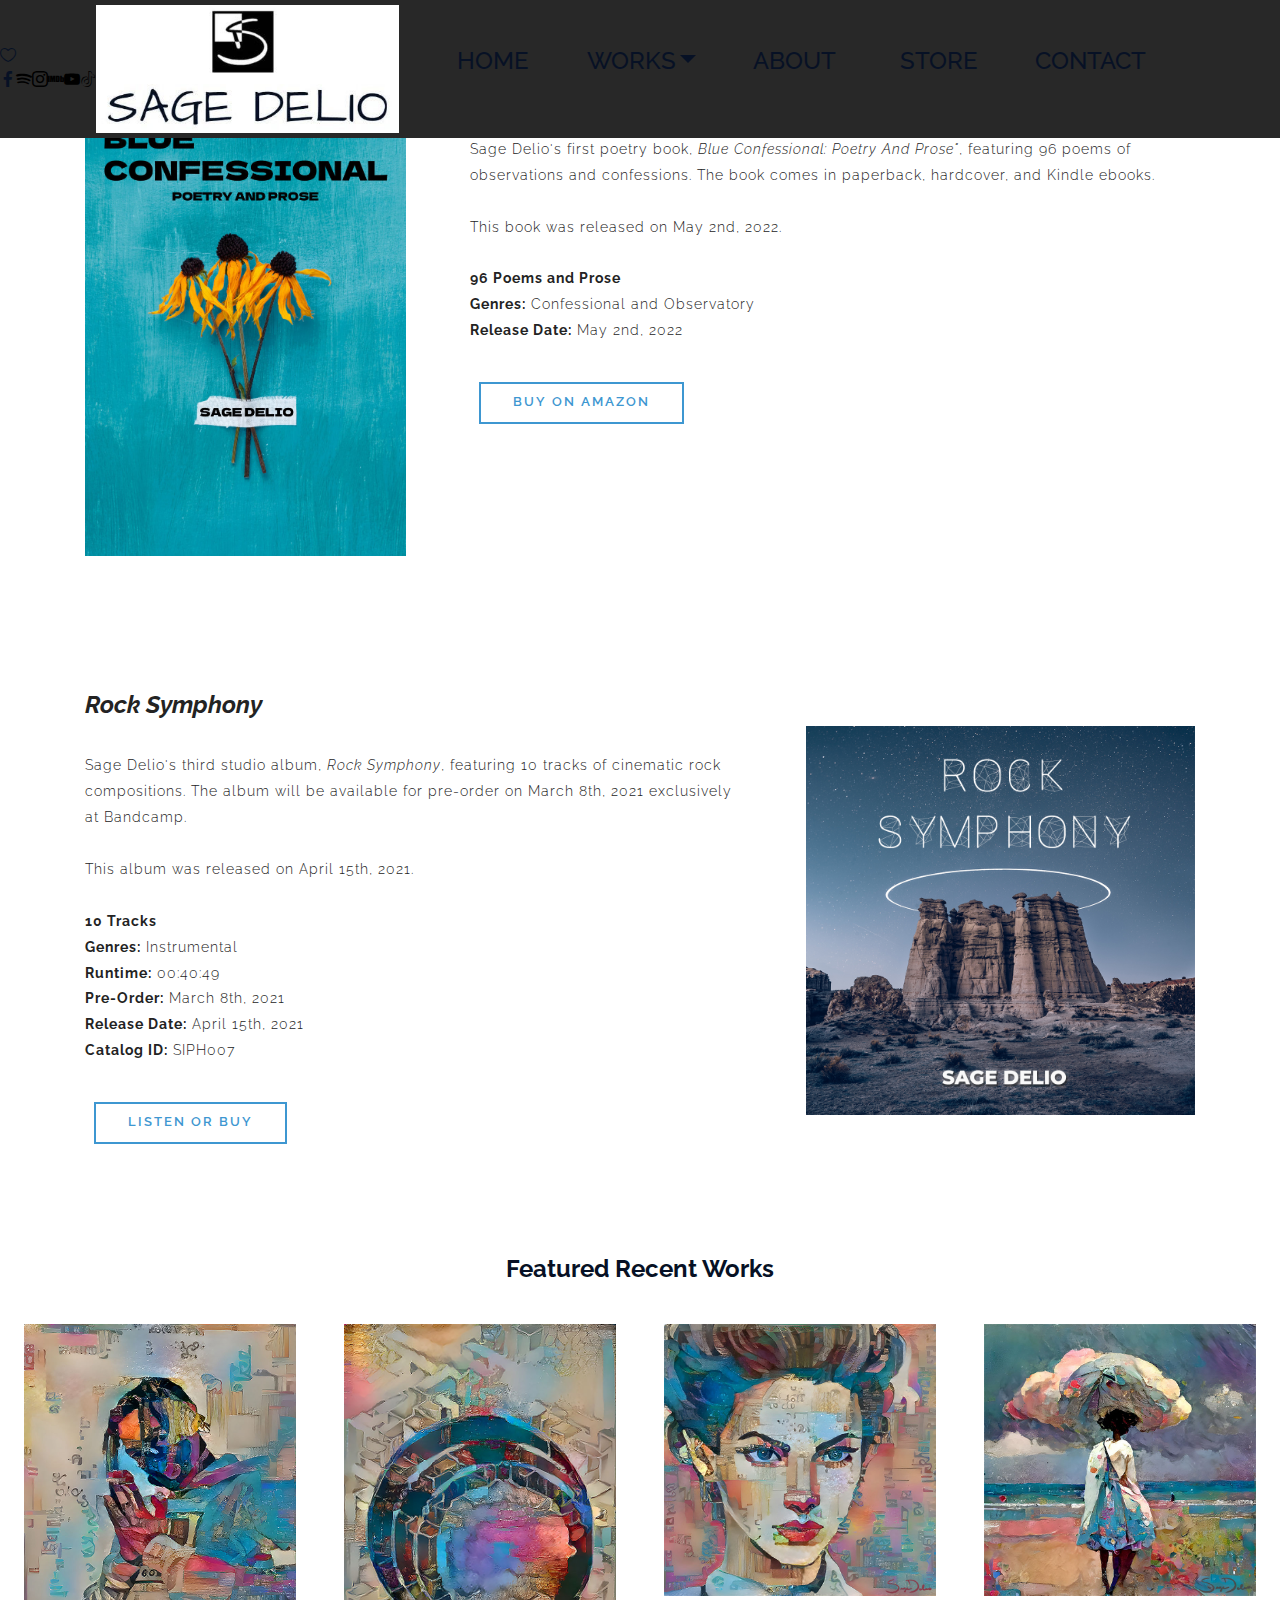
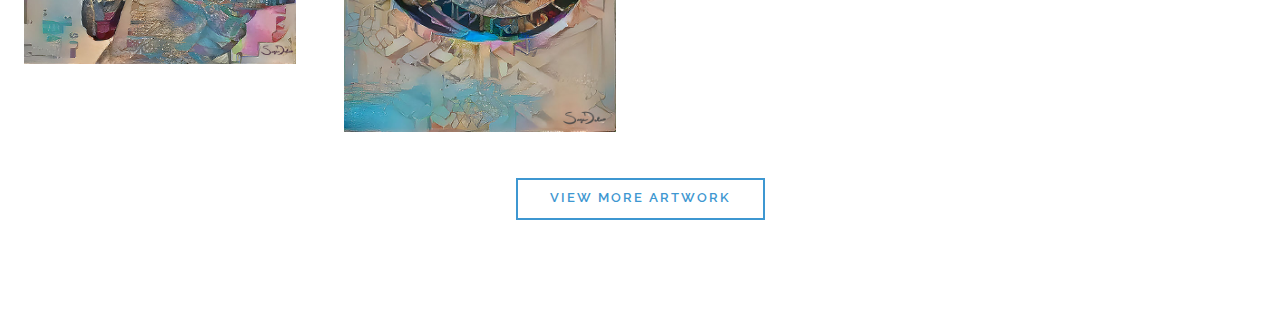
==== commit 83fafc7f: "Add files via upload" ====
--- a/index.html
+++ b/index.html
@@ -37,7 +37,7 @@
 </head>
 <body>
   
-  <section class="menu1 luxurym4_menu1 cid-tl6kSPVZCb" once="menu" id="menu1-2o">
+  <section class="menu1 luxurym4_menu1 cid-tt2ZiIRjPs" once="menu" id="menu1-2t" data-sortbtn="btn-primary">
 
     
 
@@ -91,7 +91,7 @@
     </nav>
 </section>
 
-<section class="header3 cid-t7TBx2uv8L" id="header3-1e">
+<section class="header3 cid-t7TBx2uv8L" id="header3-1e" data-sortbtn="btn-primary">
 
     
 
@@ -128,7 +128,7 @@
 
 </section>
 
-<section class="header3 cid-tldnV045LM" id="header3-2p">
+<section class="header3 cid-tldnV045LM" id="header3-2p" data-sortbtn="btn-primary">
 
     
 
@@ -168,7 +168,7 @@
 
 </section>
 
-<section class="extGallery mbr-gallery mbr-slider-carousel cid-sJUiCKeVpi" id="extGallery3-1">
+<section class="extGallery mbr-gallery mbr-slider-carousel cid-sJUiCKeVpi" id="extGallery3-1" data-sortbtn="btn-primary">
 
     
 
@@ -185,7 +185,7 @@
     </div>
 </section>
 
-<section class="mbr-section content8 cid-sJUiGYOKau" id="content8-2">
+<section class="mbr-section content8 cid-sJUiGYOKau" id="content8-2" data-sortbtn="btn-primary">
 
     
 
@@ -198,7 +198,7 @@
     </div>
 </section>
 
-<section once="footers" class="cid-tli6eA0x1i mbr-reveal" id="footer7-2q">
+<section once="footers" class="cid-tli6eA0x1i mbr-reveal" id="footer7-2q" data-sortbtn="btn-primary">
 
     
 
@@ -222,12 +222,12 @@
   <script src="assets/tether/tether.min.js"></script>
   <script src="assets/bootstrap/js/bootstrap.min.js"></script>
   <script src="assets/smoothscroll/smooth-scroll.js"></script>
+  <script src="assets/masonry/masonry.pkgd.min.js"></script>
+  <script src="assets/imagesloaded/imagesloaded.pkgd.min.js"></script>
+  <script src="assets/bootstrapcarouselswipe/bootstrap-carousel-swipe.js"></script>
   <script src="assets/dropdown/js/nav-dropdown.js"></script>
   <script src="assets/dropdown/js/navbar-dropdown.js"></script>
   <script src="assets/touchswipe/jquery.touch-swipe.min.js"></script>
-  <script src="assets/masonry/masonry.pkgd.min.js"></script>
-  <script src="assets/imagesloaded/imagesloaded.pkgd.min.js"></script>
-  <script src="assets/bootstrapcarouselswipe/bootstrap-carousel-swipe.js"></script>
   <script src="assets/theme/js/script.js"></script>
   <script src="assets/gallery/player.min.js"></script>
   <script src="assets/gallery/script.js"></script>
